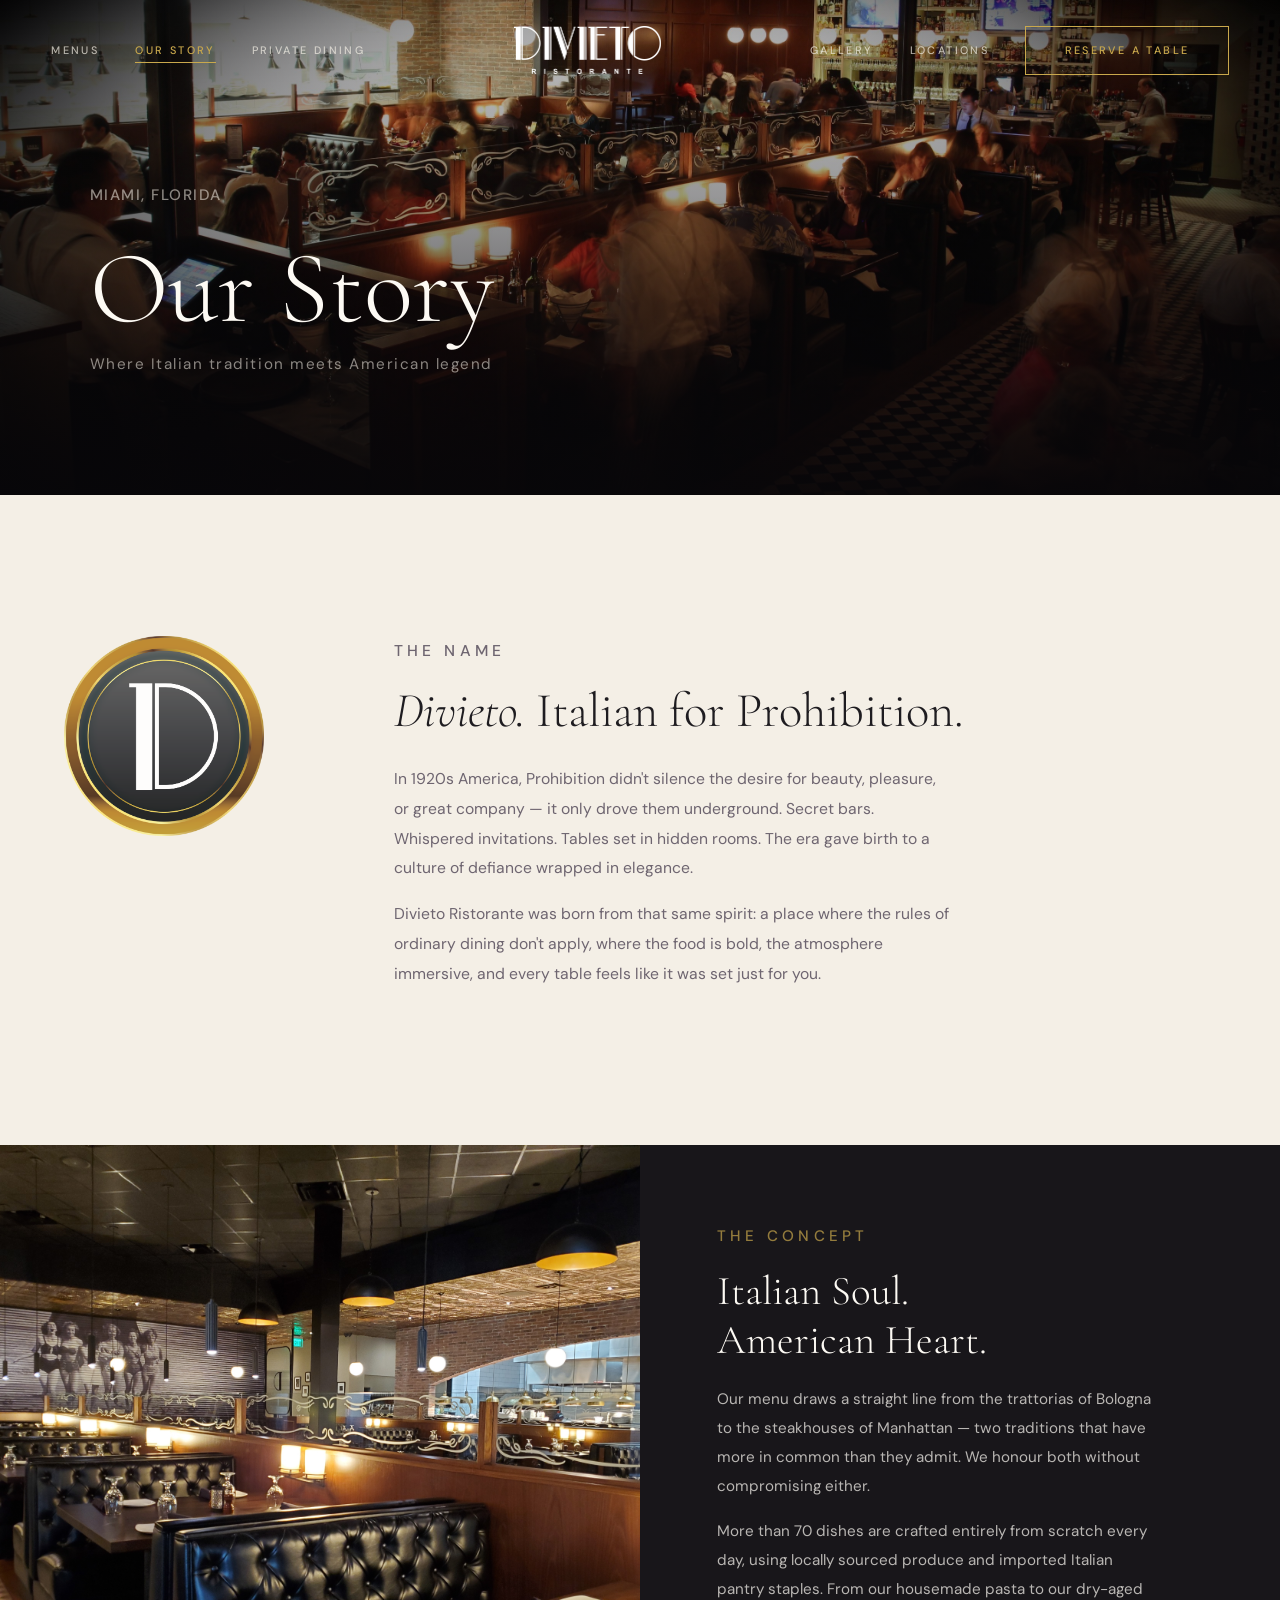
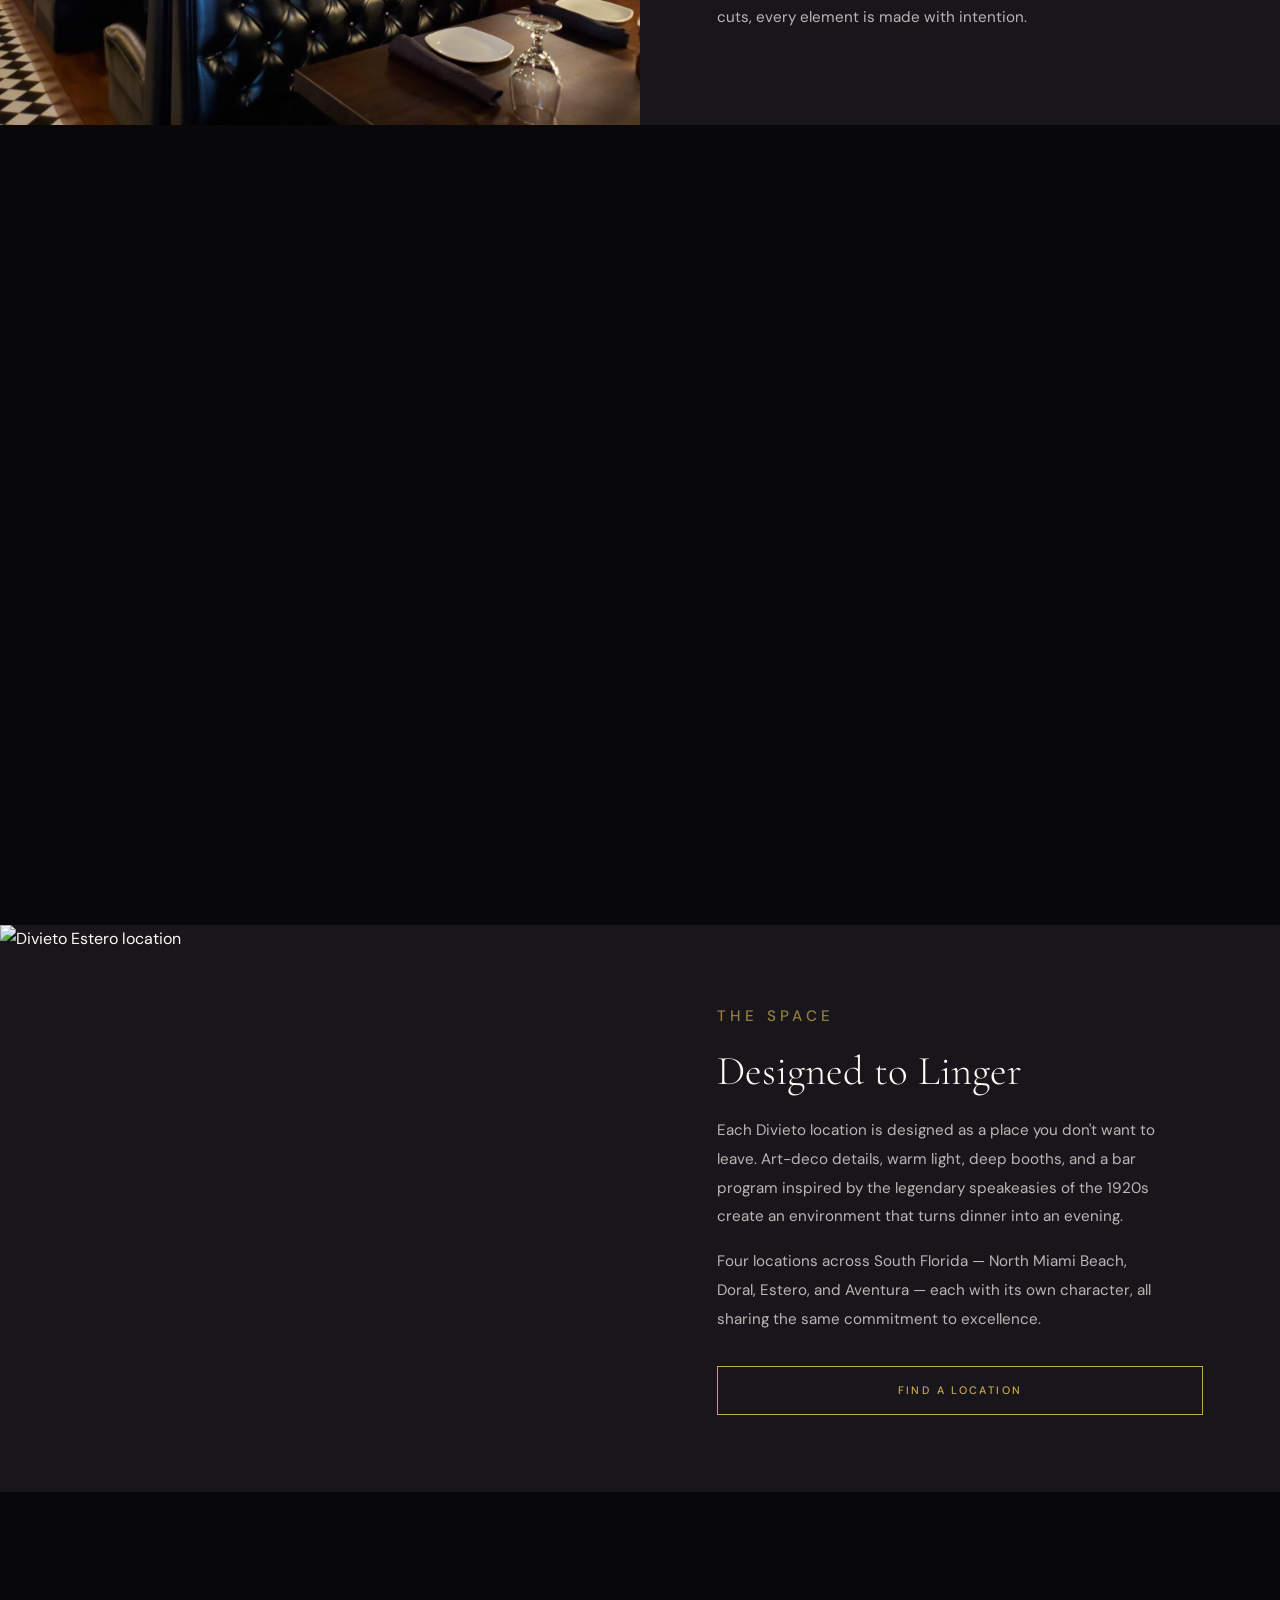
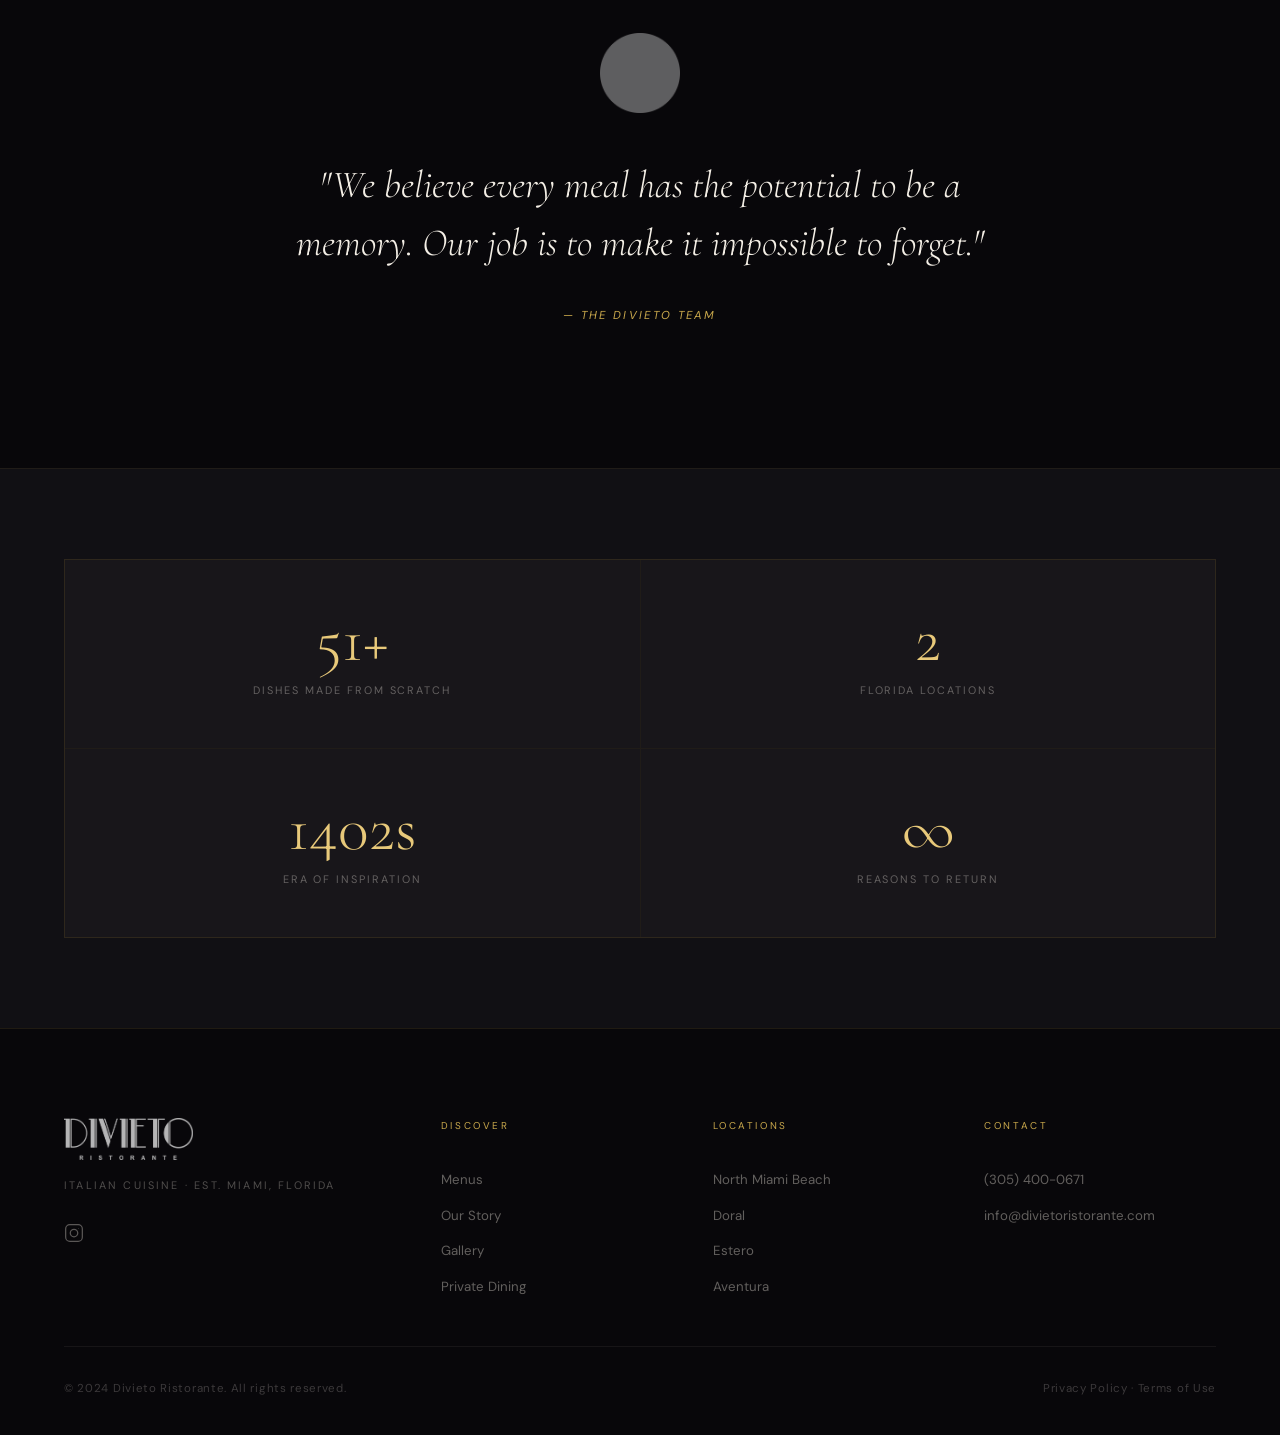
==== about.html @ 11bdfe1c "Initial commit" ====
<!DOCTYPE html>
<html lang="en">
<head>
  <meta charset="UTF-8" />
  <meta name="viewport" content="width=device-width, initial-scale=1.0" />
  <title>Our Story — Divieto Ristorante</title>
  <meta name="description" content="The story behind Divieto Ristorante — Italian-American cuisine inspired by the Prohibition era of the 1920s." />
  <link rel="preconnect" href="https://fonts.googleapis.com" />
  <link rel="preconnect" href="https://fonts.gstatic.com" crossorigin />
  <link href="https://fonts.googleapis.com/css2?family=Cormorant+Garamond:ital,wght@0,300;0,400;0,500;1,300;1,400&family=DM+Sans:wght@300;400;500&display=swap" rel="stylesheet" />
  <link rel="stylesheet" href="css/style.css" />
  <link rel="stylesheet" href="css/pages.css" />
</head>
<body>

  <header class="navbar scrolled" id="navbar">
    <div class="navbar__inner">
      <nav class="navbar__nav navbar__nav--left">
        <a href="menus.html">Menus</a>
        <a href="about.html" class="active">Our Story</a>
        <a href="private-dining.html">Private Dining</a>
      </nav>
      <a href="index.html" class="navbar__logo">
        <img src="assets/logo.png" alt="Divieto Ristorante" />
      </a>
      <nav class="navbar__nav navbar__nav--right">
        <a href="gallery.html">Gallery</a>
        <a href="index.html#locations">Locations</a>
        <a href="https://www.opentable.com" target="_blank" rel="noopener" class="btn btn--outline btn--gold">Reserve a Table</a>
      </nav>
      <button class="navbar__hamburger" aria-label="Open menu" aria-expanded="false" aria-controls="mobile-menu">
        <span></span><span></span><span></span>
      </button>
    </div>
    <div class="mobile-menu" id="mobile-menu" aria-hidden="true">
      <nav>
        <a href="menus.html">Menus</a>
        <a href="about.html">Our Story</a>
        <a href="private-dining.html">Private Dining</a>
        <a href="gallery.html">Gallery</a>
        <a href="index.html#locations">Locations</a>
        <a href="https://www.opentable.com" target="_blank" rel="noopener" class="btn btn--gold">Reserve a Table</a>
      </nav>
    </div>
  </header>

  <main>

    <section class="page-hero page-hero--short">
      <div class="page-hero__bg" style="background-image: url('assets/hero-dining-room.jpg');"></div>
      <div class="page-hero__overlay"></div>
      <div class="page-hero__content fade-in">
        <p class="label">Miami, Florida</p>
        <h1>Our Story</h1>
        <p>Where Italian tradition meets American legend</p>
      </div>
    </section>

    <!-- Intro text -->
    <section class="about-intro reveal">
      <div class="about-intro__inner">
        <div class="about-intro__emblem">
          <img src="assets/emblem.png" alt="Divieto Ristorante crest" loading="lazy" />
        </div>
        <div class="about-intro__text">
          <p class="label">The Name</p>
          <h2><em>Divieto.</em> Italian for Prohibition.</h2>
          <p>In 1920s America, Prohibition didn't silence the desire for beauty, pleasure, or great company — it only drove them underground. Secret bars. Whispered invitations. Tables set in hidden rooms. The era gave birth to a culture of defiance wrapped in elegance.</p>
          <p>Divieto Ristorante was born from that same spirit: a place where the rules of ordinary dining don't apply, where the food is bold, the atmosphere immersive, and every table feels like it was set just for you.</p>
        </div>
      </div>
    </section>

    <!-- Split sections -->
    <section class="about-split">
      <div class="about-split__row about-split__row--dark reveal">
        <div class="about-split__img">
          <img src="assets/dining-doral.jpg" alt="Divieto dining room" loading="lazy" />
        </div>
        <div class="about-split__text">
          <p class="label">The Concept</p>
          <h2>Italian Soul.<br>American Heart.</h2>
          <p>Our menu draws a straight line from the trattorias of Bologna to the steakhouses of Manhattan — two traditions that have more in common than they admit. We honour both without compromising either.</p>
          <p>More than 70 dishes are crafted entirely from scratch every day, using locally sourced produce and imported Italian pantry staples. From our housemade pasta to our dry-aged cuts, every element is made with intention.</p>
        </div>
      </div>

      <div class="about-split__row about-split__row--light reveal">
        <div class="about-split__text">
          <p class="label">The Signature</p>
          <h2>The Ruota Ritual</h2>
          <p>No dish defines Divieto more than the Ruota di Parmigiano. A wheel of 30-month aged Parmigiano-Reggiano, brought to your table. Our chef finishes fettuccine Alfredo directly inside the wheel, the heat melting the cheese into the pasta in real time.</p>
          <p>It's not just a dish. It's a moment — one of those rare restaurant experiences that people describe to their friends long after the meal is over.</p>
        </div>
        <div class="about-split__img">
          <img src="assets/dish-ruota-parmigiano.jpg" alt="Ruota di Parmigiano signature dish" loading="lazy" />
        </div>
      </div>

      <div class="about-split__row about-split__row--dark reveal">
        <div class="about-split__img">
          <img src="assets/dining-estero.jpg" alt="Divieto Estero location" loading="lazy" />
        </div>
        <div class="about-split__text">
          <p class="label">The Space</p>
          <h2>Designed to Linger</h2>
          <p>Each Divieto location is designed as a place you don't want to leave. Art-deco details, warm light, deep booths, and a bar program inspired by the legendary speakeasies of the 1920s create an environment that turns dinner into an evening.</p>
          <p>Four locations across South Florida — North Miami Beach, Doral, Estero, and Aventura — each with its own character, all sharing the same commitment to excellence.</p>
          <a href="index.html#locations" class="btn btn--outline btn--gold">Find a Location</a>
        </div>
      </div>
    </section>

    <!-- Philosophy quote -->
    <section class="about-quote reveal">
      <div class="about-quote__inner">
        <img src="assets/emblem.png" alt="" aria-hidden="true" class="about-quote__emblem" />
        <blockquote>
          <p>"We believe every meal has the potential to be a memory. Our job is to make it impossible to forget."</p>
          <cite>— The Divieto Team</cite>
        </blockquote>
      </div>
    </section>

    <!-- Stats strip -->
    <section class="about-stats reveal">
      <div class="about-stats__inner">
        <div class="about-stat">
          <span class="about-stat__num">70+</span>
          <span class="about-stat__label">Dishes made from scratch</span>
        </div>
        <div class="about-stat">
          <span class="about-stat__num">4</span>
          <span class="about-stat__label">Florida locations</span>
        </div>
        <div class="about-stat">
          <span class="about-stat__num">1920s</span>
          <span class="about-stat__label">Era of inspiration</span>
        </div>
        <div class="about-stat">
          <span class="about-stat__num">∞</span>
          <span class="about-stat__label">Reasons to return</span>
        </div>
      </div>
    </section>

  </main>

  <footer class="footer">
    <div class="footer__inner">
      <div class="footer__brand">
        <a href="index.html"><img src="assets/logo.png" alt="Divieto Ristorante" class="footer__logo" /></a>
        <p class="footer__tagline">Italian Cuisine · Est. Miami, Florida</p>
        <div class="footer__social">
          <a href="https://www.instagram.com/divietoristorante" target="_blank" rel="noopener" aria-label="Instagram">
            <svg width="20" height="20" viewBox="0 0 24 24" fill="none" stroke="currentColor" stroke-width="1.5"><rect x="2" y="2" width="20" height="20" rx="5"/><circle cx="12" cy="12" r="4.5"/><circle cx="17.5" cy="6.5" r=".5" fill="currentColor" stroke="none"/></svg>
          </a>
        </div>
      </div>
      <nav class="footer__nav">
        <div class="footer__nav-col">
          <p class="footer__nav-title">Discover</p>
          <a href="menus.html">Menus</a>
          <a href="about.html">Our Story</a>
          <a href="gallery.html">Gallery</a>
          <a href="private-dining.html">Private Dining</a>
        </div>
        <div class="footer__nav-col">
          <p class="footer__nav-title">Locations</p>
          <a href="index.html#locations">North Miami Beach</a>
          <a href="index.html#locations">Doral</a>
          <a href="index.html#locations">Estero</a>
          <a href="index.html#locations">Aventura</a>
        </div>
        <div class="footer__nav-col">
          <p class="footer__nav-title">Contact</p>
          <a href="tel:+13054000671">(305) 400-0671</a>
          <a href="mailto:info@divietoristorante.com">info@divietoristorante.com</a>
        </div>
      </nav>
    </div>
    <div class="footer__bottom">
      <p>&copy; 2024 Divieto Ristorante. All rights reserved.</p>
      <p>Privacy Policy · Terms of Use</p>
    </div>
  </footer>

  <script src="js/main.js"></script>
</body>
</html>
---- css/style.css ----
/* ═══════════════════════════════════════════════════════════════
   DIVIETO RISTORANTE — Ultra-Premium Design System v2
   ═══════════════════════════════════════════════════════════════ */

*, *::before, *::after { box-sizing: border-box; margin: 0; padding: 0; }

:root {
  --black:        #08070a;
  --charcoal:     #111014;
  --charcoal-2:   #18161a;
  --charcoal-3:   #201e22;
  --gold:         #c9a84c;
  --gold-light:   #e8c97a;
  --gold-pale:    #f0dfa6;
  --gold-dim:     #7a6230;
  --cream:        #f4efe6;
  --cream-2:      #ebe5d8;
  --white:        #fdfaf4;
  --wine:         #6b1e2e;
  --text-dark:    #1e1c20;
  --text-muted:   #6e6570;

  --font-serif: 'Cormorant Garamond', Georgia, serif;
  --font-sans:  'DM Sans', system-ui, sans-serif;

  --section-pad: clamp(6rem, 11vw, 10rem);
  --container:   1280px;

  --ease:      cubic-bezier(0.25, 0.46, 0.45, 0.94);
  --ease-out:  cubic-bezier(0.0, 0.0, 0.2, 1);
  --ease-expo: cubic-bezier(0.16, 1, 0.3, 1);
}

html { scroll-behavior: smooth; font-size: 16px; }

body {
  font-family: var(--font-sans);
  background: var(--black);
  color: var(--cream);
  line-height: 1.7;
  -webkit-font-smoothing: antialiased;
  overflow-x: hidden;
}

a, button, [role="button"] { cursor: pointer; }

img { display: block; max-width: 100%; height: auto; }
a   { color: inherit; text-decoration: none; }
address { font-style: normal; }


/* Custom cursor removed — native cursor used for reliability */


/* ═══════════════════════════════════════════════════════════════
   SCROLL PROGRESS BAR
   ═══════════════════════════════════════════════════════════════ */
.scroll-progress {
  position: fixed;
  top: 0; left: 0;
  height: 1px;
  background: linear-gradient(90deg, var(--gold-dim), var(--gold), var(--gold-pale));
  z-index: 200;
  transform-origin: left;
  transform: scaleX(0);
  transition: transform .05s linear;
}


/* ═══════════════════════════════════════════════════════════════
   UTILITIES
   ═══════════════════════════════════════════════════════════════ */
.label {
  font-family: var(--font-sans);
  font-size: .65rem;
  font-weight: 500;
  letter-spacing: .28em;
  text-transform: uppercase;
  color: var(--gold);
  display: block;
  margin-bottom: .85rem;
}
.label--gold { color: var(--gold-light); }
.label--dark { color: var(--gold-dim); }

/* Gold divider line */
.gold-line {
  display: block;
  width: 40px; height: 1px;
  background: var(--gold);
  margin: 1.5rem 0;
}
.gold-line--center { margin-inline: auto; }

/* Buttons */
.btn {
  display: inline-flex;
  align-items: center;
  justify-content: center;
  gap: .6rem;
  font-family: var(--font-sans);
  font-size: .68rem;
  font-weight: 500;
  letter-spacing: .22em;
  text-transform: uppercase;
  padding: .9rem 2.4rem;
  border: 1px solid transparent;
  transition: background .3s var(--ease), color .3s var(--ease),
              border-color .3s var(--ease), transform .25s var(--ease-expo),
              box-shadow .3s var(--ease);
  position: relative;
  overflow: hidden;
  white-space: nowrap;
}

.btn::before {
  content: '';
  position: absolute;
  inset: 0;
  background: rgba(255,255,255,.06);
  transform: translateX(-100%);
  transition: transform .4s var(--ease-expo);
}
.btn:hover::before { transform: translateX(0); }

.btn:focus-visible { outline: 2px solid var(--gold); outline-offset: 4px; }
.btn:active { transform: scale(.97); }

.btn--gold {
  background: var(--gold);
  color: var(--black);
  border-color: var(--gold);
}
.btn--gold:hover {
  background: var(--gold-light);
  border-color: var(--gold-light);
  box-shadow: 0 0 32px rgba(201,168,76,.3);
}

.btn--outline.btn--gold {
  background: transparent;
  color: var(--gold);
  border-color: var(--gold);
}
.btn--outline.btn--gold:hover {
  background: var(--gold);
  color: var(--black);
  box-shadow: 0 0 24px rgba(201,168,76,.25);
}

.btn--outline.btn--dark {
  background: transparent;
  color: var(--text-dark);
  border-color: rgba(30,28,32,.4);
}
.btn--outline.btn--dark:hover {
  background: var(--text-dark);
  color: var(--white);
}

.btn--text {
  background: transparent;
  border: none;
  color: var(--cream);
  padding-inline: 0;
  letter-spacing: .14em;
  gap: .8rem;
}
.btn--text::after {
  content: '→';
  transition: transform .25s var(--ease);
  display: inline-block;
}
.btn--text:hover { color: var(--gold); }
.btn--text:hover::after { transform: translateX(5px); }
.btn--text::before { display: none; }


/* Reveal animations */
.reveal {
  opacity: 0;
  transform: translateY(32px);
  transition: opacity .9s var(--ease-expo), transform .9s var(--ease-expo);
  transition-delay: var(--delay, 0s);
}
.reveal.visible { opacity: 1; transform: translateY(0); }

.reveal-left {
  opacity: 0;
  transform: translateX(-40px);
  transition: opacity .9s var(--ease-expo), transform .9s var(--ease-expo);
  transition-delay: var(--delay, 0s);
}
.reveal-left.visible { opacity: 1; transform: translateX(0); }

.reveal-right {
  opacity: 0;
  transform: translateX(40px);
  transition: opacity .9s var(--ease-expo), transform .9s var(--ease-expo);
  transition-delay: var(--delay, 0s);
}
.reveal-right.visible { opacity: 1; transform: translateX(0); }

.fade-in { animation: fadeInUp .9s var(--ease-expo) .3s both; }
.fade-in-2 { animation: fadeInUp .9s var(--ease-expo) .55s both; }
.fade-in-3 { animation: fadeInUp .9s var(--ease-expo) .75s both; }

@keyframes fadeInUp {
  from { opacity: 0; transform: translateY(40px); }
  to   { opacity: 1; transform: translateY(0); }
}


/* ═══════════════════════════════════════════════════════════════
   NAVBAR
   ═══════════════════════════════════════════════════════════════ */
.navbar {
  position: fixed;
  inset-block-start: 0;
  inset-inline: 0;
  z-index: 100;
  transition: background .4s var(--ease), box-shadow .4s var(--ease);
}

.navbar.scrolled {
  background: rgba(8, 7, 10, .94);
  backdrop-filter: blur(16px) saturate(1.2);
  -webkit-backdrop-filter: blur(16px) saturate(1.2);
  box-shadow: 0 1px 0 rgba(201,168,76,.12);
}

.navbar__inner {
  max-width: 1440px;
  margin-inline: auto;
  padding: 1.6rem clamp(1.5rem, 4vw, 3.5rem);
  display: flex;
  align-items: center;
  justify-content: space-between;
  gap: 1.5rem;
}

.navbar__logo img {
  height: 48px; width: auto;
  filter: brightness(0) invert(1);
  transition: opacity .3s, filter .3s;
}
.navbar__logo:hover img { opacity: .75; }

.navbar__nav {
  display: flex;
  align-items: center;
  gap: 2.25rem;
}

.navbar__nav a:not(.btn) {
  font-size: .68rem;
  font-weight: 500;
  letter-spacing: .22em;
  text-transform: uppercase;
  color: rgba(244,239,230,.7);
  position: relative;
  transition: color .25s;
}

.navbar__nav a:not(.btn)::after {
  content: '';
  position: absolute;
  bottom: -4px;
  left: 0; right: 0;
  height: 1px;
  background: var(--gold);
  transform: scaleX(0);
  transform-origin: left;
  transition: transform .3s var(--ease-expo);
}
.navbar__nav a:not(.btn):hover,
.navbar__nav a.active { color: var(--cream); }
.navbar__nav a:not(.btn):hover::after,
.navbar__nav a.active::after { transform: scaleX(1); }

.navbar__hamburger {
  display: none;
  flex-direction: column;
  justify-content: center;
  gap: 6px;
  width: 34px; height: 34px;
  background: none;
  border: none;
  padding: 0;
}
.navbar__hamburger span {
  display: block;
  height: 1px;
  background: var(--cream);
  transition: transform .35s var(--ease-expo), opacity .3s, width .3s;
}
.navbar__hamburger span:nth-child(1) { width: 100%; }
.navbar__hamburger span:nth-child(2) { width: 70%; }
.navbar__hamburger span:nth-child(3) { width: 85%; }

.navbar__hamburger.open span:nth-child(1) { width: 100%; transform: translateY(7px) rotate(45deg); }
.navbar__hamburger.open span:nth-child(2) { opacity: 0; width: 0; }
.navbar__hamburger.open span:nth-child(3) { width: 100%; transform: translateY(-7px) rotate(-45deg); }

/* Mobile menu */
.mobile-menu {
  display: none;
  flex-direction: column;
  background: rgba(8,7,10,.98);
  backdrop-filter: blur(20px);
  padding: 1.5rem clamp(1.5rem, 4vw, 3.5rem) 2.5rem;
  border-top: 1px solid rgba(201,168,76,.12);
  max-height: 0;
  overflow: hidden;
  transition: max-height .45s var(--ease-expo);
}
.mobile-menu.open { max-height: 600px; }
.mobile-menu nav { display: flex; flex-direction: column; gap: 1.35rem; }
.mobile-menu nav a:not(.btn) {
  font-size: .82rem;
  letter-spacing: .2em;
  text-transform: uppercase;
  color: rgba(244,239,230,.65);
  transition: color .2s;
}
.mobile-menu nav a:not(.btn):hover { color: var(--gold); }
.mobile-menu .btn { align-self: flex-start; margin-top: .75rem; }


/* ═══════════════════════════════════════════════════════════════
   HERO — CAROUSEL
   ═══════════════════════════════════════════════════════════════ */
.hero {
  position: relative;
  height: 100svh;
  min-height: 640px;
  overflow: hidden;
  display: flex;
  align-items: center;
  justify-content: center;
}

/* Slides */
.hero__slides {
  position: absolute;
  inset: 0;
}

.hero__slide {
  position: absolute;
  inset: 0;
  background-size: cover;
  background-position: center;
  opacity: 0;
  transform: scale(1.06);
  transition: opacity 1.4s var(--ease), transform 6s linear;
  will-change: opacity, transform;
}

.hero__slide.active {
  opacity: 1;
  transform: scale(1);
}

.hero__slide.leaving {
  opacity: 0;
  transform: scale(1.02);
}

.hero__overlay {
  position: absolute;
  inset: 0;
  /* Gradient más fuerte en centro y abajo para que el texto respire */
  background: linear-gradient(
    to bottom,
    rgba(8,7,10,.25) 0%,
    rgba(8,7,10,.45) 40%,
    rgba(8,7,10,.65) 70%,
    rgba(8,7,10,.92) 100%
  );
  z-index: 1;
}

/* ── Hero layout: contenido centrado verticalmente arriba,
      barra de controles fija al fondo ── */
.hero {
  display: flex;
  flex-direction: column;
  align-items: stretch;
}

/* Content — ocupa el espacio central */
.hero__content {
  position: relative;
  z-index: 2;
  text-align: center;
  padding: 0 clamp(1.5rem, 6vw, 4rem);
  /* se centra verticalmente en el espacio disponible sobre la barra */
  flex: 1;
  display: flex;
  flex-direction: column;
  align-items: center;
  justify-content: center;
  padding-top: 80px; /* offset del navbar */
  padding-bottom: 0;
}

.hero__eyebrow {
  font-size: .65rem;
  letter-spacing: .38em;
  text-transform: uppercase;
  color: var(--gold);
  margin-bottom: 1.75rem;
  display: flex;
  align-items: center;
  justify-content: center;
  gap: 1rem;
}
.hero__eyebrow::before,
.hero__eyebrow::after {
  content: '';
  display: block;
  width: 30px; height: 1px;
  background: var(--gold-dim);
}

.hero__title {
  font-family: var(--font-serif);
  font-size: clamp(3rem, 8.5vw, 7.5rem);
  font-weight: 300;
  line-height: 1.02;
  color: var(--white);
  margin-bottom: 1.25rem;
  max-width: 900px;
}
.hero__title em {
  font-style: italic;
  color: var(--gold-light);
}

.hero__sub {
  font-size: clamp(.82rem, 1.4vw, 1rem);
  color: rgba(253,250,244,.6);
  letter-spacing: .1em;
  margin-bottom: 0; /* CTAs van en la barra, no aquí */
}

/* ── Barra inferior: zona sólida y separada del título ── */
.hero__bar {
  position: relative;
  z-index: 3;
  background: rgba(8,7,10,.82);
  backdrop-filter: blur(10px);
  -webkit-backdrop-filter: blur(10px);
  border-top: 1px solid rgba(201,168,76,.18);
  display: grid;
  grid-template-columns: 1fr auto 1fr;
  align-items: center;
  gap: 2rem;
  padding: 1.5rem clamp(2rem, 5vw, 4rem);
}

/* Izquierda: dots */
.hero__dots {
  display: flex;
  align-items: center;
  gap: .55rem;
}

.hero__dot {
  width: 22px; height: 2px;
  background: rgba(201,168,76,.25);
  border: none;
  padding: 0;
  transition: background .3s, width .3s var(--ease-expo);
}
.hero__dot.active {
  width: 38px;
  background: var(--gold);
}

/* Centro: CTAs */
.hero__cta {
  display: flex;
  align-items: center;
  justify-content: center;
  gap: 1.25rem;
  flex-wrap: nowrap;
}

/* Derecha: scroll indicator */
.hero__scroll {
  display: flex;
  align-items: center;
  justify-content: flex-end;
  gap: .75rem;
  opacity: .55;
}
.hero__scroll span {
  font-size: .58rem;
  letter-spacing: .22em;
  text-transform: uppercase;
  color: var(--cream);
}
.hero__scroll-line {
  width: 40px; height: 1px;
  background: linear-gradient(to right, transparent, var(--gold));
  animation: lineScroll 2.5s ease-in-out infinite;
}
@keyframes lineScroll {
  0%,100% { transform: scaleX(.3); opacity: 0; }
  50%      { transform: scaleX(1); opacity: 1; }
}


/* ═══════════════════════════════════════════════════════════════
   BRAND STATEMENT
   ═══════════════════════════════════════════════════════════════ */
.brand {
  background: var(--cream);
  color: var(--text-dark);
  padding: var(--section-pad) clamp(1.5rem, 5vw, 4rem);
  overflow: hidden;
  position: relative;
}

.brand::before {
  content: 'DIVIETO';
  position: absolute;
  font-family: var(--font-serif);
  font-size: 18vw;
  font-weight: 300;
  color: rgba(30,28,32,.04);
  top: 50%;
  left: 50%;
  transform: translate(-50%, -50%);
  white-space: nowrap;
  pointer-events: none;
  user-select: none;
  letter-spacing: .12em;
}

.brand__inner {
  max-width: var(--container);
  margin-inline: auto;
  display: grid;
  grid-template-columns: 260px 1fr;
  gap: clamp(4rem, 7vw, 8rem);
  align-items: center;
  position: relative;
}

.brand__emblem {
  display: flex;
  justify-content: center;
  position: relative;
}
.brand__emblem::before {
  content: '';
  position: absolute;
  inset: -20px;
  border: 1px solid rgba(107, 30, 46, .12);
  border-radius: 50%;
}
.brand__emblem img {
  width: 200px; height: auto;
  filter: sepia(.2) saturate(.85) brightness(.88);
  transition: filter .5s, transform .5s var(--ease);
}
.brand__emblem img:hover {
  filter: sepia(0) saturate(1) brightness(1);
  transform: scale(1.04);
}

.brand__quote {
  font-family: var(--font-serif);
  font-size: clamp(1.8rem, 3.2vw, 2.8rem);
  font-weight: 300;
  font-style: italic;
  line-height: 1.35;
  color: var(--text-dark);
  margin-bottom: 1.75rem;
  padding-left: 1.75rem;
  border-left: 2px solid var(--wine);
}

.brand__body {
  font-size: .98rem;
  line-height: 1.9;
  color: var(--text-muted);
  max-width: 500px;
  margin-bottom: 2.25rem;
}


/* ═══════════════════════════════════════════════════════════════
   SIGNATURE DISHES
   ═══════════════════════════════════════════════════════════════ */
.signatures {
  background: var(--black);
  padding: var(--section-pad) 0;
  position: relative;
}

.signatures__header {
  text-align: center;
  padding-inline: clamp(1.5rem, 5vw, 4rem);
  margin-bottom: clamp(3rem, 6vw, 5.5rem);
}
.signatures__header h2 {
  font-family: var(--font-serif);
  font-size: clamp(2.5rem, 5.5vw, 4.5rem);
  font-weight: 300;
  color: var(--white);
  line-height: 1.1;
}

/* Featured */
.dish-feature {
  max-width: var(--container);
  margin-inline: auto;
  padding-inline: clamp(1.5rem, 5vw, 4rem);
  display: grid;
  grid-template-columns: 1fr 1fr;
  gap: clamp(3rem, 6vw, 7rem);
  align-items: center;
  margin-bottom: clamp(5rem, 9vw, 8rem);
}

.dish-feature__img {
  position: relative;
  overflow: hidden;
}
.dish-feature__img::before {
  content: '';
  position: absolute;
  inset: -1px;
  background: linear-gradient(135deg, rgba(201,168,76,.3) 0%, transparent 50%, rgba(201,168,76,.15) 100%);
  z-index: 1;
  pointer-events: none;
}
.dish-feature__img img {
  width: 100%;
  aspect-ratio: 4/3;
  object-fit: cover;
  transition: transform .8s var(--ease);
  display: block;
}
.dish-feature__img:hover img { transform: scale(1.04); }

.dish-feature__info h3 {
  font-family: var(--font-serif);
  font-size: clamp(2.2rem, 4.5vw, 3.5rem);
  font-weight: 300;
  color: var(--white);
  line-height: 1.1;
  margin-bottom: 1.25rem;
}
.dish-feature__desc {
  font-size: .98rem;
  color: rgba(244,239,230,.55);
  line-height: 1.9;
  margin-bottom: 2.25rem;
  max-width: 420px;
}

/* Dish grid */
.dish-grid {
  max-width: var(--container);
  margin-inline: auto;
  padding-inline: clamp(1.5rem, 5vw, 4rem);
  display: grid;
  grid-template-columns: repeat(3, 1fr);
  gap: 2px;
  background: rgba(201,168,76,.06);
}

.dish-card {
  background: var(--charcoal);
  overflow: hidden;
  position: relative;
  group: true;
}

.dish-card__img {
  position: relative;
  overflow: hidden;
}
.dish-card__img img {
  width: 100%;
  aspect-ratio: 1;
  object-fit: cover;
  transition: transform .7s var(--ease);
  display: block;
}
.dish-card:hover .dish-card__img img { transform: scale(1.07); }

.dish-card__overlay {
  position: absolute;
  inset: 0;
  background: linear-gradient(to top, rgba(8,7,10,.85) 0%, rgba(8,7,10,.2) 60%, transparent 100%);
  display: flex;
  flex-direction: column;
  justify-content: flex-end;
  padding: 1.5rem;
  opacity: 0;
  transition: opacity .4s var(--ease);
}
.dish-card:hover .dish-card__overlay { opacity: 1; }

.dish-card__info {
  padding: 1.25rem 1.5rem 1.75rem;
  border-top: 1px solid rgba(201,168,76,.1);
  transition: border-color .3s;
}
.dish-card:hover .dish-card__info { border-color: rgba(201,168,76,.3); }

.dish-card__info h3 {
  font-family: var(--font-serif);
  font-size: 1.2rem;
  font-weight: 400;
  color: var(--white);
  margin-bottom: .3rem;
  transition: color .3s;
}
.dish-card:hover .dish-card__info h3 { color: var(--gold-light); }
.dish-card__info p { font-size: .8rem; color: rgba(244,239,230,.4); line-height: 1.5; }


/* ═══════════════════════════════════════════════════════════════
   EXPERIENCE
   ═══════════════════════════════════════════════════════════════ */
.experience__row {
  display: grid;
  grid-template-columns: 1fr 1fr;
  min-height: 560px;
}
.experience__row--dark { background: var(--charcoal-2); color: var(--white); }
.experience__row--light { background: var(--cream); color: var(--text-dark); }

.experience__img { overflow: hidden; position: relative; }
.experience__img img {
  width: 100%; height: 100%;
  object-fit: cover;
  transition: transform .9s var(--ease);
  display: block;
}
.experience__row:hover .experience__img img { transform: scale(1.04); }

.experience__text {
  display: flex;
  flex-direction: column;
  justify-content: center;
  padding: clamp(3rem, 7vw, 6rem) clamp(3rem, 7vw, 6rem);
  position: relative;
}

.experience__text h2 {
  font-family: var(--font-serif);
  font-size: clamp(2rem, 3.8vw, 3.2rem);
  font-weight: 300;
  line-height: 1.2;
  margin-bottom: 1.25rem;
}
.experience__text p {
  font-size: .95rem;
  line-height: 1.9;
  margin-bottom: 2.25rem;
  max-width: 420px;
  opacity: .65;
}
.experience__row--dark .experience__text .label { color: var(--gold); }
.experience__row--dark .experience__text h2 { color: var(--white); }
.experience__row--light .experience__text .label { color: var(--gold-dim); }
.experience__row--light .experience__text h2 { color: var(--text-dark); }


/* ═══════════════════════════════════════════════════════════════
   COCKTAILS
   ═══════════════════════════════════════════════════════════════ */
.cocktails {
  position: relative;
  overflow: hidden;
  min-height: 560px;
  display: grid;
  grid-template-columns: 1fr 380px;
  align-items: stretch;
}
.cocktails__bg {
  position: absolute;
  inset: 0;
  background-size: cover;
  background-position: center;
  transition: transform .8s var(--ease);
}
.cocktails:hover .cocktails__bg { transform: scale(1.02); }

.cocktails__overlay {
  position: absolute;
  inset: 0;
  background: linear-gradient(100deg, rgba(8,7,10,.94) 0%, rgba(8,7,10,.65) 55%, rgba(8,7,10,.1) 100%);
}
.cocktails__content {
  position: relative;
  z-index: 2;
  display: flex;
  flex-direction: column;
  justify-content: center;
  padding: clamp(4rem, 8vw, 7rem) clamp(3rem, 7vw, 6rem);
  max-width: 560px;
}
.cocktails__content h2 {
  font-family: var(--font-serif);
  font-size: clamp(2.5rem, 5.5vw, 4.5rem);
  font-weight: 300;
  color: var(--white);
  margin-bottom: .75rem;
  line-height: 1.1;
}
.cocktails__sub {
  font-size: .72rem;
  letter-spacing: .2em;
  text-transform: uppercase;
  color: rgba(244,239,230,.45);
  margin-bottom: 2.5rem;
}
.cocktails__aside {
  position: relative;
  z-index: 2;
  overflow: hidden;
  border-left: 1px solid rgba(201,168,76,.2);
}
.cocktails__aside img {
  width: 100%; height: 100%;
  object-fit: cover;
  display: block;
  transition: transform .7s var(--ease);
}
.cocktails:hover .cocktails__aside img { transform: scale(1.04); }


/* ═══════════════════════════════════════════════════════════════
   DESSERTS
   ═══════════════════════════════════════════════════════════════ */
.desserts {
  background: var(--cream-2);
  color: var(--text-dark);
  padding: var(--section-pad) clamp(1.5rem, 5vw, 4rem);
}
.desserts__header { text-align: center; margin-bottom: clamp(2.5rem, 5vw, 4.5rem); }
.desserts__header .label { color: var(--gold-dim); }
.desserts__header h2 {
  font-family: var(--font-serif);
  font-size: clamp(2.2rem, 4.5vw, 3.8rem);
  font-weight: 300;
}
.desserts__grid {
  max-width: var(--container);
  margin-inline: auto;
  display: grid;
  grid-template-columns: repeat(3, 1fr);
  gap: 1.75rem;
}
.desserts__card { overflow: hidden; }
.desserts__card img {
  width: 100%;
  aspect-ratio: 3/4;
  object-fit: cover;
  transition: transform .6s var(--ease);
}
.desserts__card:hover img { transform: scale(1.04); }
.desserts__card-info { padding: 1.1rem 0 .25rem; }
.desserts__card-info h3 {
  font-family: var(--font-serif);
  font-size: 1.25rem;
  color: var(--text-dark);
  margin-bottom: .3rem;
}
.desserts__card-info p { font-size: .82rem; color: var(--text-muted); }


/* ═══════════════════════════════════════════════════════════════
   PRIVATE DINING CTA
   ═══════════════════════════════════════════════════════════════ */
.private-cta {
  position: relative;
  min-height: 540px;
  display: flex;
  align-items: center;
  overflow: hidden;
}
.private-cta__bg {
  position: absolute;
  inset: 0;
  background-size: cover;
  background-position: center;
  transition: transform .8s var(--ease);
}
.private-cta:hover .private-cta__bg { transform: scale(1.02); }
.private-cta__overlay {
  position: absolute;
  inset: 0;
  background: rgba(8,7,10,.7);
}
.private-cta__content {
  position: relative;
  z-index: 2;
  padding: clamp(4rem, 8vw, 7rem) clamp(3rem, 9vw, 9rem);
  max-width: 680px;
}
.private-cta__content h2 {
  font-family: var(--font-serif);
  font-size: clamp(2.2rem, 5vw, 4rem);
  font-weight: 300;
  color: var(--white);
  margin-bottom: 1rem;
  line-height: 1.15;
}
.private-cta__content p {
  font-size: .98rem;
  line-height: 1.85;
  color: rgba(244,239,230,.6);
  margin-bottom: 2.25rem;
  max-width: 480px;
}


/* ═══════════════════════════════════════════════════════════════
   LOCATIONS — Ultra Premium
   ═══════════════════════════════════════════════════════════════ */
.locations {
  background: var(--black);
  padding: var(--section-pad) 0;
  overflow: hidden;
}

.locations__header {
  text-align: center;
  padding-inline: clamp(1.5rem, 5vw, 4rem);
  margin-bottom: clamp(3rem, 6vw, 5rem);
}
.locations__header h2 {
  font-family: var(--font-serif);
  font-size: clamp(2.5rem, 5.5vw, 4.5rem);
  font-weight: 300;
  color: var(--white);
  line-height: 1.15;
}

/* Tab selector */
.locations__tabs {
  display: flex;
  align-items: center;
  justify-content: center;
  gap: 0;
  max-width: 680px;
  margin: 0 auto 0;
  border: 1px solid rgba(201,168,76,.15);
}

.locations__tab {
  flex: 1;
  background: none;
  border: none;
  color: rgba(244,239,230,.4);
  font-family: var(--font-sans);
  font-size: .66rem;
  letter-spacing: .2em;
  text-transform: uppercase;
  padding: .9rem 1rem;
  transition: color .3s, background .3s;
  border-right: 1px solid rgba(201,168,76,.15);
  white-space: nowrap;
  position: relative;
}
.locations__tab:last-child { border-right: none; }
.locations__tab::after {
  content: '';
  position: absolute;
  bottom: 0; left: 0; right: 0;
  height: 2px;
  background: var(--gold);
  transform: scaleX(0);
  transition: transform .35s var(--ease-expo);
}
.locations__tab.active,
.locations__tab:hover { color: var(--cream); }
.locations__tab.active::after { transform: scaleX(1); }
.locations__tab.active { color: var(--gold-light); }

/* Location panels */
.locations__panels {
  position: relative;
  margin-top: 0;
}

.location-panel {
  display: none;
  position: relative;
}
.location-panel.active { display: grid; grid-template-columns: 1fr 1fr; min-height: 600px; }

.location-panel__img {
  position: relative;
  overflow: hidden;
}
.location-panel__img img {
  position: absolute;
  inset: 0;
  width: 100%; height: 100%;
  object-fit: cover;
  transition: transform .9s var(--ease);
}
.location-panel.active:hover .location-panel__img img { transform: scale(1.04); }

.location-panel__img-overlay {
  position: absolute;
  inset: 0;
  background: linear-gradient(to right, transparent 70%, rgba(8,7,10,.8) 100%);
  z-index: 1;
}

.location-panel__info {
  background: var(--charcoal);
  display: flex;
  flex-direction: column;
  justify-content: center;
  padding: clamp(3rem, 6vw, 6rem) clamp(3rem, 6vw, 5rem);
  position: relative;
  overflow: hidden;
}

.location-panel__info::before {
  content: '';
  position: absolute;
  top: 0; left: 0;
  width: 2px; height: 100%;
  background: linear-gradient(to bottom, transparent, var(--gold), transparent);
  opacity: .4;
}

.location-panel__num {
  font-family: var(--font-serif);
  font-size: 7rem;
  font-weight: 300;
  color: rgba(201,168,76,.08);
  line-height: 1;
  position: absolute;
  top: 2rem; right: 2rem;
  pointer-events: none;
  user-select: none;
}

.location-panel__info h3 {
  font-family: var(--font-serif);
  font-size: clamp(2rem, 3.5vw, 3rem);
  font-weight: 300;
  color: var(--white);
  margin-bottom: .5rem;
  line-height: 1.15;
}

.location-panel__tag {
  display: inline-block;
  font-size: .6rem;
  letter-spacing: .2em;
  text-transform: uppercase;
  color: var(--gold);
  border: 1px solid rgba(201,168,76,.35);
  padding: .25rem .7rem;
  margin-bottom: 1.75rem;
}

.location-panel__address {
  font-size: .92rem;
  color: rgba(244,239,230,.55);
  line-height: 1.8;
  margin-bottom: .5rem;
}

.location-panel__phone {
  font-family: var(--font-serif);
  font-size: 1.3rem;
  font-weight: 300;
  color: var(--gold-light);
  margin-bottom: .4rem;
  display: block;
  transition: color .25s;
}
.location-panel__phone:hover { color: var(--gold-pale); }

.location-panel__hours {
  font-size: .75rem;
  color: rgba(244,239,230,.3);
  letter-spacing: .1em;
  margin-bottom: 2.5rem;
}

.location-panel__actions {
  display: flex;
  gap: 1rem;
  flex-wrap: wrap;
}


/* ═══════════════════════════════════════════════════════════════
   FOOTER
   ═══════════════════════════════════════════════════════════════ */
.footer {
  background: var(--black);
  border-top: 1px solid rgba(201,168,76,.12);
  padding: clamp(4rem, 7vw, 6rem) clamp(1.5rem, 5vw, 4rem) 2.25rem;
}

.footer__inner {
  max-width: var(--container);
  margin-inline: auto;
  display: grid;
  grid-template-columns: 300px 1fr;
  gap: clamp(3rem, 6vw, 8rem);
  padding-bottom: 3rem;
  border-bottom: 1px solid rgba(244,239,230,.06);
  margin-bottom: 2rem;
}

.footer__logo {
  height: 42px; width: auto;
  filter: brightness(0) invert(1);
  opacity: .7;
  margin-bottom: 1rem;
}

.footer__tagline {
  font-size: .68rem;
  letter-spacing: .2em;
  text-transform: uppercase;
  color: rgba(244,239,230,.3);
  margin-bottom: 1.75rem;
}

.footer__social { display: flex; gap: 1.25rem; }
.footer__social a {
  color: rgba(244,239,230,.35);
  transition: color .25s;
}
.footer__social a:hover { color: var(--gold); }

.footer__nav {
  display: grid;
  grid-template-columns: repeat(3, 1fr);
  gap: 2.5rem;
}

.footer__nav-title {
  font-size: .62rem;
  letter-spacing: .26em;
  text-transform: uppercase;
  color: var(--gold);
  margin-bottom: 1.35rem;
}
.footer__nav-col { display: flex; flex-direction: column; gap: .8rem; }
.footer__nav-col a {
  font-size: .83rem;
  color: rgba(244,239,230,.38);
  transition: color .25s;
}
.footer__nav-col a:hover { color: var(--cream); }

.footer__bottom {
  max-width: var(--container);
  margin-inline: auto;
  display: flex;
  justify-content: space-between;
  align-items: center;
  flex-wrap: wrap;
  gap: .75rem;
}
.footer__bottom p {
  font-size: .72rem;
  color: rgba(244,239,230,.22);
  letter-spacing: .06em;
}


/* ═══════════════════════════════════════════════════════════════
   RESPONSIVE
   ═══════════════════════════════════════════════════════════════ */
@media (max-width: 1280px) {
  .dish-grid { grid-template-columns: repeat(2, 1fr); }
}

@media (max-width: 1024px) {
  .locations__tabs { max-width: 100%; border: none; gap: .5rem; padding: 0 1.5rem; flex-wrap: wrap; justify-content: center; }
  .locations__tab { border: 1px solid rgba(201,168,76,.15); flex: none; padding: .75rem 1.5rem; }
  .location-panel.active { grid-template-columns: 1fr; }
  .location-panel__img { height: 380px; position: relative; }
  .location-panel__img img { position: absolute; }
  .location-panel__img-overlay { background: linear-gradient(to bottom, transparent 60%, rgba(8,7,10,.6) 100%); }
}

@media (max-width: 768px) {
  .navbar__nav { display: none; }
  .navbar__hamburger { display: flex; }
  .mobile-menu { display: flex; }

  /* En mobile la barra colapsa a una sola fila con CTA */
  .hero__bar {
    grid-template-columns: auto 1fr;
    gap: 1rem;
    padding: 1.25rem 1.5rem;
  }
  .hero__scroll { display: none; }
  .hero__cta { justify-content: flex-end; }
  .hero__cta .btn--text { display: none; }

  .brand__inner { grid-template-columns: 1fr; text-align: center; }
  .brand__emblem { justify-content: center; margin-bottom: 1rem; }
  .brand__emblem::before { display: none; }
  .brand__quote { border-left: none; padding-left: 0; border-top: 2px solid var(--wine); padding-top: 1.25rem; }
  .brand__body { margin-inline: auto; }

  .dish-feature { grid-template-columns: 1fr; }
  .dish-grid { grid-template-columns: 1fr; }

  .experience__row { grid-template-columns: 1fr; }
  .experience__row--light .experience__img { order: -1; }
  .experience__img img { height: 300px; }

  .cocktails { grid-template-columns: 1fr; }
  .cocktails__aside { display: none; }

  .desserts__grid { grid-template-columns: 1fr 1fr; }

  .footer__inner { grid-template-columns: 1fr; }
  .footer__nav { grid-template-columns: repeat(2, 1fr); }
  .footer__bottom { flex-direction: column; text-align: center; }
}

@media (max-width: 480px) {
  .desserts__grid { grid-template-columns: 1fr; }
  .footer__nav { grid-template-columns: 1fr; }
  .hero__cta { flex-direction: column; gap: 1.5rem; align-items: center; }
}
---- css/pages.css ----
/* ═══════════════════════════════════════════════════════════════
   DIVIETO — Inner pages v2
   ═══════════════════════════════════════════════════════════════ */

/* Active nav link */
.navbar__nav a.active { color: var(--gold); }
.navbar__nav a.active::after { transform: scaleX(1); }

/* ─── Page hero ─── */
.page-hero {
  position: relative;
  display: flex;
  align-items: flex-end;
  overflow: hidden;
}
.page-hero--short { min-height: 55vh; padding-bottom: clamp(3.5rem, 7vw, 6rem); }
.page-hero--tall  { min-height: 75vh; padding-bottom: clamp(4.5rem, 9vw, 8rem); }

.page-hero__bg {
  position: absolute;
  inset: 0;
  background-size: cover;
  background-position: center;
  transition: transform .8s var(--ease);
}
.page-hero:hover .page-hero__bg { transform: scale(1.02); }

.page-hero__overlay {
  position: absolute;
  inset: 0;
  background: linear-gradient(to top, rgba(8,7,10,.9) 0%, rgba(8,7,10,.45) 55%, rgba(8,7,10,.2) 100%);
}

.page-hero__content {
  position: relative;
  z-index: 2;
  padding-inline: clamp(2rem, 7vw, 6rem);
  max-width: 760px;
}
.page-hero__content h1 {
  font-family: var(--font-serif);
  font-size: clamp(2.8rem, 8vw, 6.5rem);
  font-weight: 300;
  color: var(--white);
  line-height: 1.0;
  margin-bottom: .75rem;
}
.page-hero__content p {
  font-size: clamp(.78rem, 1.4vw, .95rem);
  color: rgba(244,239,230,.55);
  letter-spacing: .1em;
  margin-bottom: 1.75rem;
}


/* ═══════════════════════════════════════════════════════════════
   MENUS PAGE — Premium Redesign
   ═══════════════════════════════════════════════════════════════ */

/* ─── Menús: layout claro con imagen arriba + info abajo ─── */
.menu-categories {
  background: var(--charcoal);
  padding: var(--section-pad) clamp(1.5rem, 5vw, 4rem);
}

.menu-cat-intro {
  text-align: center;
  margin-bottom: clamp(3rem, 6vw, 5rem);
}
.menu-cat-intro h2 {
  font-family: var(--font-serif);
  font-size: clamp(2rem, 4.5vw, 3.5rem);
  font-weight: 300;
  color: var(--white);
}

.menu-categories__grid {
  max-width: var(--container);
  margin-inline: auto;
  display: grid;
  grid-template-columns: repeat(3, 1fr);
  gap: 1.5rem;
}

/* Primera tarjeta: grande, ocupa 2 columnas */
.menu-cat:first-child {
  grid-column: span 2;
}

.menu-cat {
  display: flex;
  flex-direction: column;
  background: var(--charcoal-2);
  border: 1px solid rgba(201,168,76,.1);
  overflow: hidden;
  transition: border-color .3s, box-shadow .3s;
  text-decoration: none;
}
.menu-cat:hover {
  border-color: rgba(201,168,76,.35);
  box-shadow: 0 8px 40px rgba(0,0,0,.4);
}

/* Imagen: parte superior */
.menu-cat__img {
  overflow: hidden;
  position: relative;
  flex-shrink: 0;
}
.menu-cat__img img {
  width: 100%;
  aspect-ratio: 16/9;
  object-fit: cover;
  display: block;
  transition: transform .7s var(--ease);
}
.menu-cat:first-child .menu-cat__img img {
  aspect-ratio: 21/9;
}
.menu-cat:hover .menu-cat__img img { transform: scale(1.04); }

/* Gold bar que aparece en hover en la parte superior de la imagen */
.menu-cat__img::after {
  content: '';
  position: absolute;
  top: 0; left: 0; right: 0;
  height: 2px;
  background: var(--gold);
  transform: scaleX(0);
  transform-origin: left;
  transition: transform .4s var(--ease-expo);
}
.menu-cat:hover .menu-cat__img::after { transform: scaleX(1); }

/* Eliminar overlay — ya no usamos el overlay sobre imagen */
.menu-cat__overlay { display: none; }

/* Info: parte inferior — siempre visible, fondo sólido */
.menu-cat__info {
  padding: 1.6rem 2rem 2rem;
  display: flex;
  flex-direction: column;
  gap: .5rem;
  flex: 1;
}
.menu-cat__info .label { margin-bottom: .25rem; }
.menu-cat__info h2 {
  font-family: var(--font-serif);
  font-size: clamp(1.3rem, 2.2vw, 1.8rem);
  font-weight: 400;
  color: var(--white);
  line-height: 1.2;
  transition: color .25s;
}
.menu-cat:hover .menu-cat__info h2 { color: var(--gold-light); }
.menu-cat__info p {
  font-size: .84rem;
  color: rgba(244,239,230,.48);
  line-height: 1.65;
  flex: 1;
}
.menu-cat__btn {
  align-self: flex-start;
  margin-top: 1rem;
  /* Siempre visible — legibilidad garantizada sobre fondo sólido */
  opacity: 1;
  transform: none;
}


/* ─── Menu section (dish listings) ─── */
.menu-section {
  background: var(--charcoal);
  padding: var(--section-pad) clamp(1.5rem, 5vw, 4rem);
}

.menu-section__inner {
  max-width: 820px;
  margin-inline: auto;
}

.menu-section__header {
  margin-bottom: 3rem;
  padding-bottom: 2rem;
  border-bottom: 1px solid rgba(201,168,76,.12);
}
.menu-section__header h2 {
  font-family: var(--font-serif);
  font-size: clamp(2rem, 4vw, 3.2rem);
  font-weight: 300;
  color: var(--white);
}

/* Menu items */
.menu-items { display: flex; flex-direction: column; }

.menu-item {
  padding: 1.75rem 0;
  border-bottom: 1px solid rgba(244,239,230,.06);
  transition: padding-left .3s var(--ease);
}
.menu-item:last-child { border-bottom: none; }
.menu-item:hover { padding-left: .75rem; border-bottom-color: rgba(201,168,76,.15); }

.menu-item--featured {
  background: linear-gradient(90deg, rgba(201,168,76,.06) 0%, transparent 100%);
  margin-inline: -1.5rem;
  padding-inline: 1.5rem;
  border-left: 2px solid var(--gold);
}
.menu-item--featured:hover { padding-left: 1.5rem; }

.menu-item__top {
  display: flex;
  align-items: baseline;
  justify-content: space-between;
  gap: 1rem;
  margin-bottom: .4rem;
}
.menu-item__top h3 {
  font-family: var(--font-serif);
  font-size: 1.2rem;
  font-weight: 400;
  color: var(--white);
  display: flex;
  align-items: center;
  gap: .75rem;
  flex-wrap: wrap;
  transition: color .2s;
}
.menu-item:hover .menu-item__top h3 { color: var(--gold-light); }

.menu-item__tag {
  font-family: var(--font-sans);
  font-size: .58rem;
  letter-spacing: .2em;
  text-transform: uppercase;
  color: var(--gold);
  border: 1px solid rgba(201,168,76,.35);
  padding: .2rem .6rem;
}
.menu-item__price {
  font-family: var(--font-serif);
  font-size: 1.1rem;
  color: var(--gold);
  flex-shrink: 0;
}
.menu-item p {
  font-size: .84rem;
  color: rgba(244,239,230,.45);
  line-height: 1.65;
  max-width: 520px;
}

/* CTA strip */
.cta-strip {
  display: flex;
  align-items: center;
  justify-content: center;
  gap: 3rem;
  padding: 4rem clamp(1.5rem, 5vw, 4rem);
  background: var(--cream);
  flex-wrap: wrap;
}
.cta-strip p {
  font-family: var(--font-serif);
  font-size: clamp(1.3rem, 2.5vw, 2rem);
  font-weight: 300;
  font-style: italic;
  color: var(--text-dark);
}
.cta-strip--dark { background: var(--charcoal-2); }
.cta-strip--dark p { color: var(--white); }


/* ═══════════════════════════════════════════════════════════════
   ABOUT PAGE
   ═══════════════════════════════════════════════════════════════ */
.about-intro {
  background: var(--cream);
  color: var(--text-dark);
  padding: var(--section-pad) clamp(1.5rem, 5vw, 4rem);
}
.about-intro__inner {
  max-width: var(--container);
  margin-inline: auto;
  display: grid;
  grid-template-columns: 240px 1fr;
  gap: clamp(4rem, 7vw, 8rem);
  align-items: start;
}
.about-intro__emblem img { width: 100%; max-width: 200px; opacity: .85; }
.about-intro__text h2 {
  font-family: var(--font-serif);
  font-size: clamp(2rem, 3.8vw, 3.2rem);
  font-weight: 300;
  margin-bottom: 1.5rem;
  line-height: 1.2;
}
.about-intro__text p {
  font-size: .98rem;
  line-height: 1.9;
  color: var(--text-muted);
  max-width: 560px;
  margin-bottom: 1rem;
}

/* About split */
.about-split__row {
  display: grid;
  grid-template-columns: 1fr 1fr;
  min-height: 520px;
}
.about-split__row--dark { background: var(--charcoal-2); color: var(--white); }
.about-split__row--light { background: var(--cream); color: var(--text-dark); }
.about-split__img { overflow: hidden; }
.about-split__img img {
  width: 100%; height: 100%;
  object-fit: cover;
  transition: transform .9s var(--ease);
  display: block;
}
.about-split__row:hover .about-split__img img { transform: scale(1.04); }
.about-split__text {
  display: flex;
  flex-direction: column;
  justify-content: center;
  padding: clamp(3rem, 6vw, 5.5rem) clamp(2.5rem, 6vw, 5.5rem);
}
.about-split__text h2 {
  font-family: var(--font-serif);
  font-size: clamp(2rem, 3.2vw, 3rem);
  font-weight: 300;
  line-height: 1.2;
  margin-bottom: 1.25rem;
}
.about-split__text p {
  font-size: .95rem;
  line-height: 1.9;
  margin-bottom: 1rem;
  max-width: 440px;
  opacity: .7;
}
.about-split__text .btn { margin-top: 1rem; }
.about-split__row--dark .about-split__text .label { color: var(--gold); }
.about-split__row--dark .about-split__text h2 { color: var(--white); }
.about-split__row--light .about-split__text .label { color: var(--gold-dim); }
.about-split__row--light .about-split__text h2 { color: var(--text-dark); }

/* Quote */
.about-quote {
  background: var(--black);
  padding: var(--section-pad) clamp(1.5rem, 5vw, 4rem);
  text-align: center;
}
.about-quote__inner { max-width: 700px; margin-inline: auto; }
.about-quote__emblem {
  height: 80px; width: auto;
  display: inline-block;
  margin-bottom: 2.25rem;
  opacity: .35;
  filter: brightness(0) invert(1);
}
.about-quote blockquote p {
  font-family: var(--font-serif);
  font-size: clamp(1.5rem, 3.2vw, 2.4rem);
  font-weight: 300;
  font-style: italic;
  color: var(--cream);
  line-height: 1.5;
  margin-bottom: 1.75rem;
}
.about-quote blockquote cite {
  font-size: .72rem;
  letter-spacing: .2em;
  text-transform: uppercase;
  color: var(--gold);
}

/* Stats */
.about-stats {
  background: var(--charcoal);
  padding: clamp(4rem, 7vw, 6rem) clamp(1.5rem, 5vw, 4rem);
  border-top: 1px solid rgba(201,168,76,.08);
}
.about-stats__inner {
  max-width: var(--container);
  margin-inline: auto;
  display: grid;
  grid-template-columns: repeat(4, 1fr);
  gap: 1px;
  background: rgba(201,168,76,.08);
  border: 1px solid rgba(201,168,76,.08);
}
.about-stat {
  background: var(--charcoal-2);
  padding: 3rem 2rem;
  text-align: center;
  display: flex;
  flex-direction: column;
  gap: .6rem;
  transition: background .3s;
}
.about-stat:hover { background: rgba(201,168,76,.05); }
.about-stat__num {
  font-family: var(--font-serif);
  font-size: clamp(2.5rem, 5vw, 4.5rem);
  font-weight: 300;
  color: var(--gold-light);
  line-height: 1;
}
.about-stat__label {
  font-size: .68rem;
  letter-spacing: .18em;
  text-transform: uppercase;
  color: rgba(244,239,230,.35);
}


/* ═══════════════════════════════════════════════════════════════
   PRIVATE DINING PAGE
   ═══════════════════════════════════════════════════════════════ */
.pd-features {
  background: var(--black);
  padding: var(--section-pad) clamp(1.5rem, 5vw, 4rem);
}
.pd-features__inner {
  max-width: var(--container);
  margin-inline: auto;
  display: grid;
  grid-template-columns: repeat(4, 1fr);
  gap: 3rem;
}
.pd-feature { display: flex; flex-direction: column; gap: 1.1rem; }
.pd-feature__icon {
  color: var(--gold);
  width: 52px; height: 52px;
  display: flex;
  align-items: center;
  justify-content: center;
  border: 1px solid rgba(201,168,76,.25);
  transition: border-color .3s, background .3s;
}
.pd-feature:hover .pd-feature__icon {
  border-color: var(--gold);
  background: rgba(201,168,76,.06);
}
.pd-feature h3 {
  font-family: var(--font-serif);
  font-size: 1.2rem;
  font-weight: 400;
  color: var(--white);
}
.pd-feature p { font-size: .87rem; color: rgba(244,239,230,.45); line-height: 1.75; }

.pd-events {
  padding: 0 clamp(1.5rem, 5vw, 4rem) var(--section-pad);
  background: var(--black);
}
.pd-events__grid {
  max-width: var(--container);
  margin-inline: auto;
  display: grid;
  grid-template-columns: repeat(3, 1fr);
  gap: 1.5rem;
}
.pd-event { overflow: hidden; position: relative; }
.pd-event img {
  width: 100%;
  aspect-ratio: 4/3;
  object-fit: cover;
  transition: transform .6s var(--ease);
  display: block;
}
.pd-event:hover img { transform: scale(1.04); }
.pd-event__info { padding: 1.25rem 0 0; }
.pd-event__info h3 { font-family: var(--font-serif); font-size: 1.3rem; color: var(--white); margin-bottom: .3rem; }
.pd-event__info p { font-size: .82rem; color: rgba(244,239,230,.4); }

/* Form */
.pd-form {
  background: var(--charcoal);
  padding: var(--section-pad) clamp(1.5rem, 5vw, 4rem);
}
.pd-form__inner {
  max-width: var(--container);
  margin-inline: auto;
  display: grid;
  grid-template-columns: 340px 1fr;
  gap: clamp(4rem, 7vw, 8rem);
  align-items: start;
}
.pd-form__text h2 {
  font-family: var(--font-serif);
  font-size: clamp(2rem, 4vw, 3.2rem);
  font-weight: 300;
  color: var(--white);
  margin-bottom: 1rem;
}
.pd-form__text p {
  font-size: .95rem;
  line-height: 1.85;
  color: rgba(244,239,230,.5);
  margin-bottom: 2.25rem;
}
.pd-form__contact p {
  font-size: .65rem;
  letter-spacing: .18em;
  text-transform: uppercase;
  color: rgba(244,239,230,.3);
  margin-bottom: .5rem;
}
.pd-form__tel {
  font-family: var(--font-serif);
  font-size: 1.7rem;
  font-weight: 300;
  color: var(--gold);
  display: block;
  transition: color .25s;
}
.pd-form__tel:hover { color: var(--gold-light); }

.form { display: flex; flex-direction: column; gap: 1.35rem; }
.form__row { display: grid; grid-template-columns: 1fr 1fr; gap: 1.35rem; }
.form__group { display: flex; flex-direction: column; gap: .5rem; }
.form__group--full { grid-column: 1 / -1; }
.form__group label {
  font-size: .65rem;
  letter-spacing: .18em;
  text-transform: uppercase;
  color: rgba(244,239,230,.4);
}
.form__group input,
.form__group select,
.form__group textarea {
  background: rgba(244,239,230,.04);
  border: 1px solid rgba(244,239,230,.1);
  color: var(--cream);
  font-family: var(--font-sans);
  font-size: .95rem;
  padding: .9rem 1.1rem;
  outline: none;
  transition: border-color .25s, background .25s;
  -webkit-appearance: none;
  appearance: none;
  border-radius: 0;
}
.form__group input::placeholder,
.form__group textarea::placeholder { color: rgba(244,239,230,.2); }
.form__group input:focus,
.form__group select:focus,
.form__group textarea:focus {
  border-color: var(--gold);
  background: rgba(201,168,76,.04);
}
.form__group select {
  background-image: url("data:image/svg+xml,%3Csvg xmlns='http://www.w3.org/2000/svg' width='12' height='7' viewBox='0 0 12 7'%3E%3Cpath d='M1 1l5 4.5L11 1' stroke='%23c9a84c' stroke-width='1.2' fill='none'/%3E%3C/svg%3E");
  background-repeat: no-repeat;
  background-position: right 1rem center;
  padding-right: 2.5rem;
  cursor: pointer;
}
.form__group select option { background: var(--charcoal-2); }
.form__group textarea { resize: vertical; min-height: 130px; }
.form .btn { align-self: flex-start; }


/* ═══════════════════════════════════════════════════════════════
   GALLERY PAGE
   ═══════════════════════════════════════════════════════════════ */
.gallery-section {
  background: var(--black);
  padding: clamp(3rem, 6vw, 5rem) clamp(1.5rem, 5vw, 4rem) var(--section-pad);
}
.gallery-filters {
  display: flex;
  align-items: center;
  gap: .5rem;
  margin-bottom: 3rem;
  flex-wrap: wrap;
}
.gallery-filter {
  background: transparent;
  border: 1px solid rgba(244,239,230,.12);
  color: rgba(244,239,230,.4);
  font-family: var(--font-sans);
  font-size: .65rem;
  letter-spacing: .2em;
  text-transform: uppercase;
  padding: .65rem 1.5rem;
  transition: all .25s var(--ease);
}
.gallery-filter:hover,
.gallery-filter.active {
  background: var(--gold);
  border-color: var(--gold);
  color: var(--black);
}
.gallery-filter:focus-visible { outline: 2px solid var(--gold); outline-offset: 3px; }

.masonry {
  max-width: var(--container);
  margin-inline: auto;
  columns: 3;
  column-gap: 1rem;
}
.masonry__item {
  break-inside: avoid;
  margin-bottom: 1rem;
  overflow: hidden;
  cursor: zoom-in;
  position: relative;
}
.masonry__item::after {
  content: '';
  position: absolute;
  inset: 0;
  background: rgba(201,168,76,.0);
  transition: background .3s;
  pointer-events: none;
}
.masonry__item:hover::after { background: rgba(201,168,76,.08); }
.masonry__item img {
  width: 100%;
  display: block;
  transition: transform .55s var(--ease);
}
.masonry__item:hover img { transform: scale(1.03); }
.masonry__item.hidden { display: none; }

/* Lightbox */
.lightbox {
  position: fixed;
  inset: 0;
  background: rgba(8,7,10,.97);
  z-index: 200;
  display: flex;
  align-items: center;
  justify-content: center;
  padding: 2rem;
  opacity: 0;
  pointer-events: none;
  transition: opacity .35s;
}
.lightbox.open { opacity: 1; pointer-events: all; }
.lightbox__img {
  max-width: 90vw;
  max-height: 90vh;
  object-fit: contain;
  display: block;
  border: 1px solid rgba(201,168,76,.15);
}
.lightbox__close {
  position: absolute;
  top: 1.75rem; right: 1.75rem;
  background: rgba(244,239,230,.06);
  border: 1px solid rgba(244,239,230,.12);
  color: var(--cream);
  width: 44px; height: 44px;
  display: flex;
  align-items: center;
  justify-content: center;
  font-size: 1.1rem;
  transition: color .2s, background .2s;
}
.lightbox__close:hover { color: var(--gold); background: rgba(201,168,76,.1); border-color: var(--gold); }


/* ═══════════════════════════════════════════════════════════════
   RESPONSIVE — PAGES
   ═══════════════════════════════════════════════════════════════ */
@media (max-width: 1280px) {
  .menu-categories__grid { grid-template-columns: 1fr 1fr; }
  .menu-cat:first-child { grid-column: 1 / -1; }
  .pd-features__inner { grid-template-columns: repeat(2, 1fr); }
  .about-stats__inner { grid-template-columns: repeat(2, 1fr); }
}

@media (max-width: 768px) {
  .menu-categories__grid { grid-template-columns: 1fr; }
  .menu-cat:first-child { grid-column: 1; }
  .menu-cat__info { padding: 1.25rem 1.5rem 1.5rem; }

  .about-intro__inner { grid-template-columns: 1fr; }
  .about-split__row { grid-template-columns: 1fr; }
  .about-split__row--light .about-split__img { order: -1; }
  .about-split__img img { height: 300px; }
  .about-stats__inner { grid-template-columns: repeat(2, 1fr); }

  .pd-features__inner { grid-template-columns: 1fr 1fr; }
  .pd-events__grid { grid-template-columns: 1fr; }
  .pd-form__inner { grid-template-columns: 1fr; }
  .form__row { grid-template-columns: 1fr; }

  .masonry { columns: 2; }
}

@media (max-width: 480px) {
  .masonry { columns: 1; }
  .pd-features__inner { grid-template-columns: 1fr; }
  .about-stats__inner { grid-template-columns: 1fr; }
}
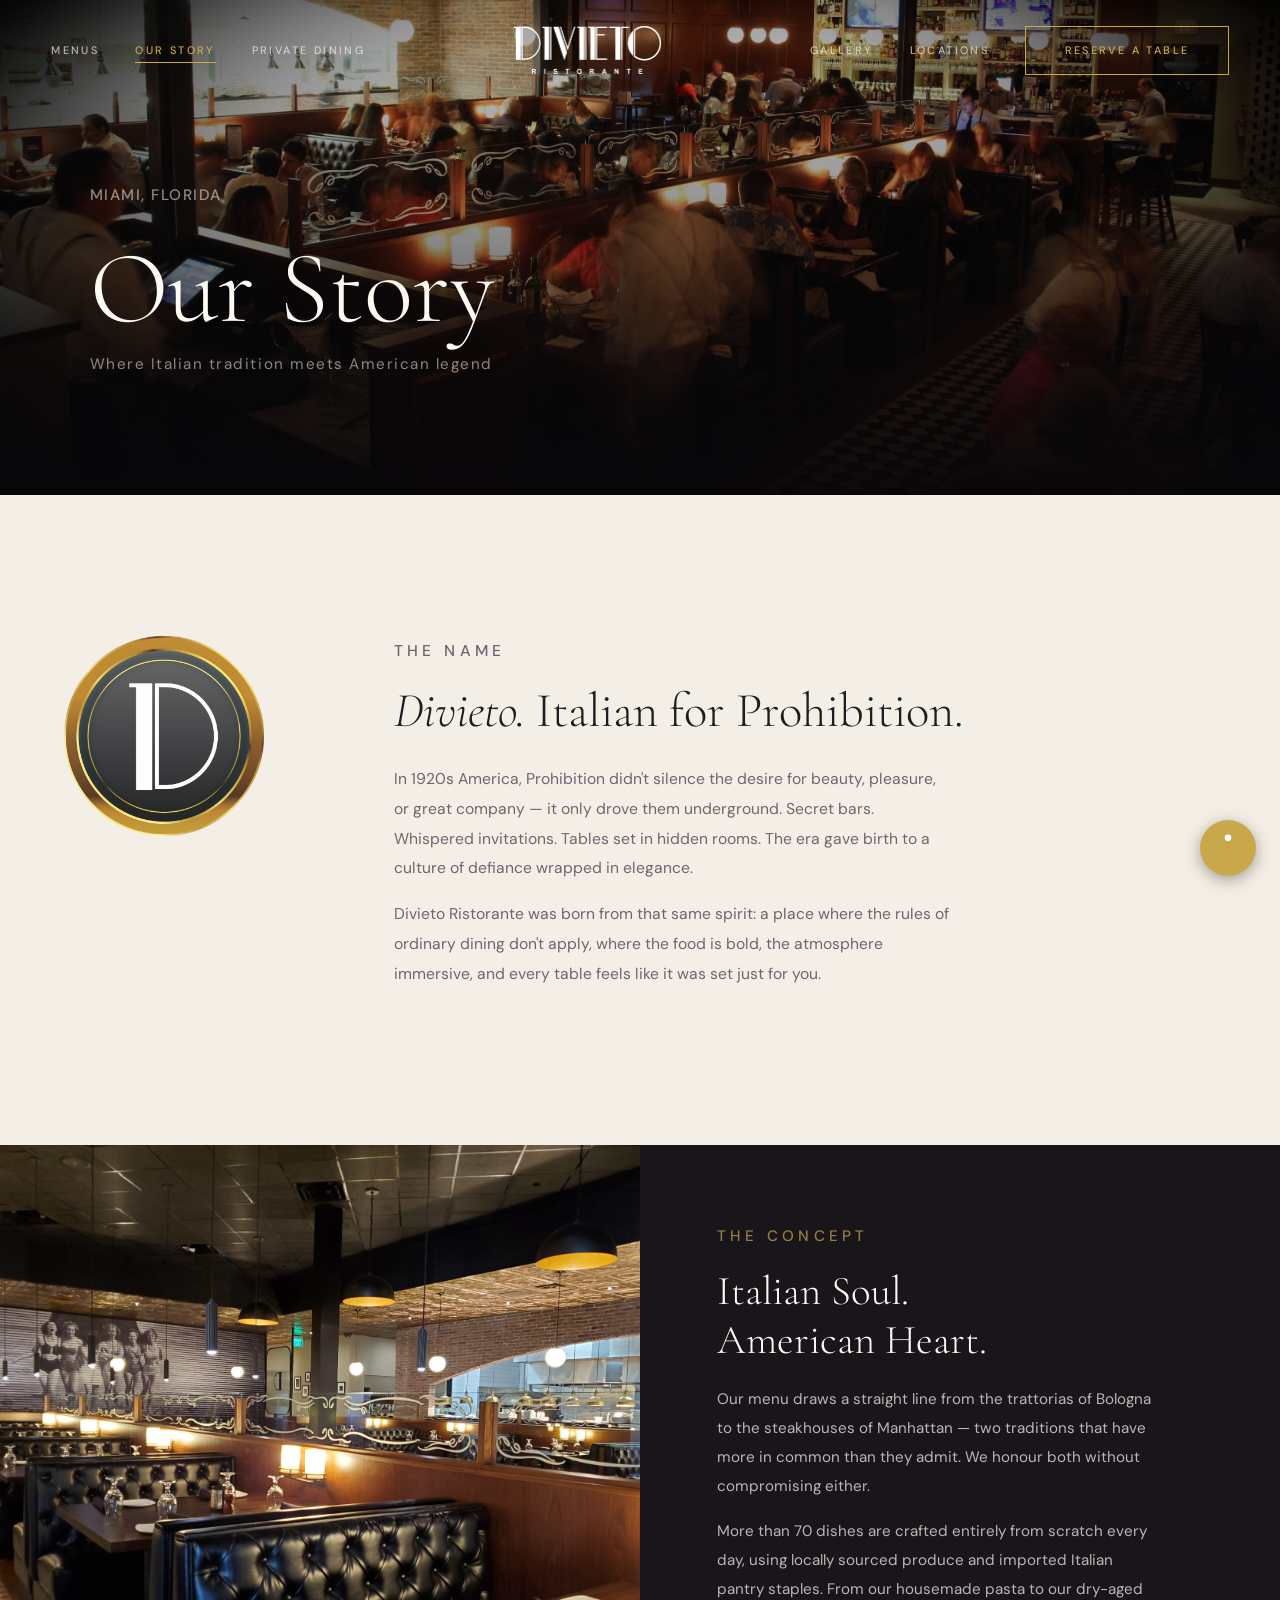
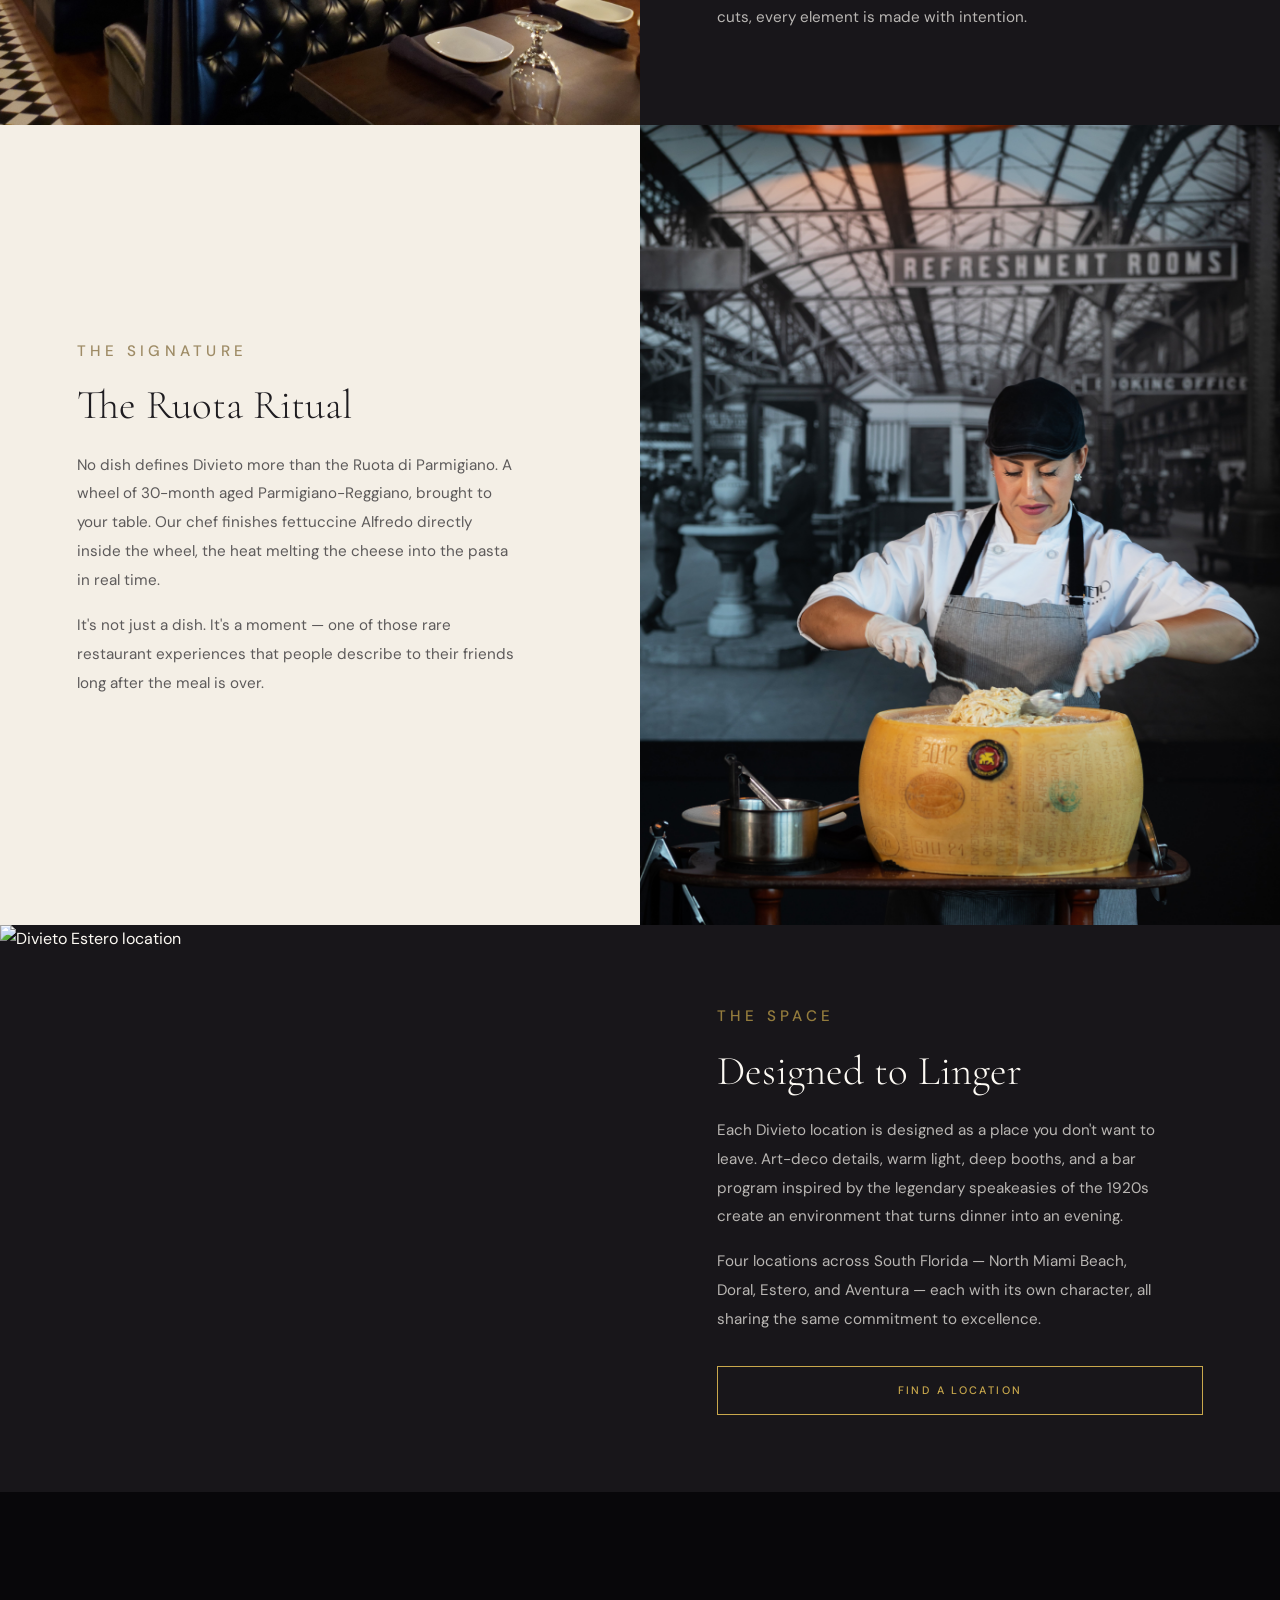
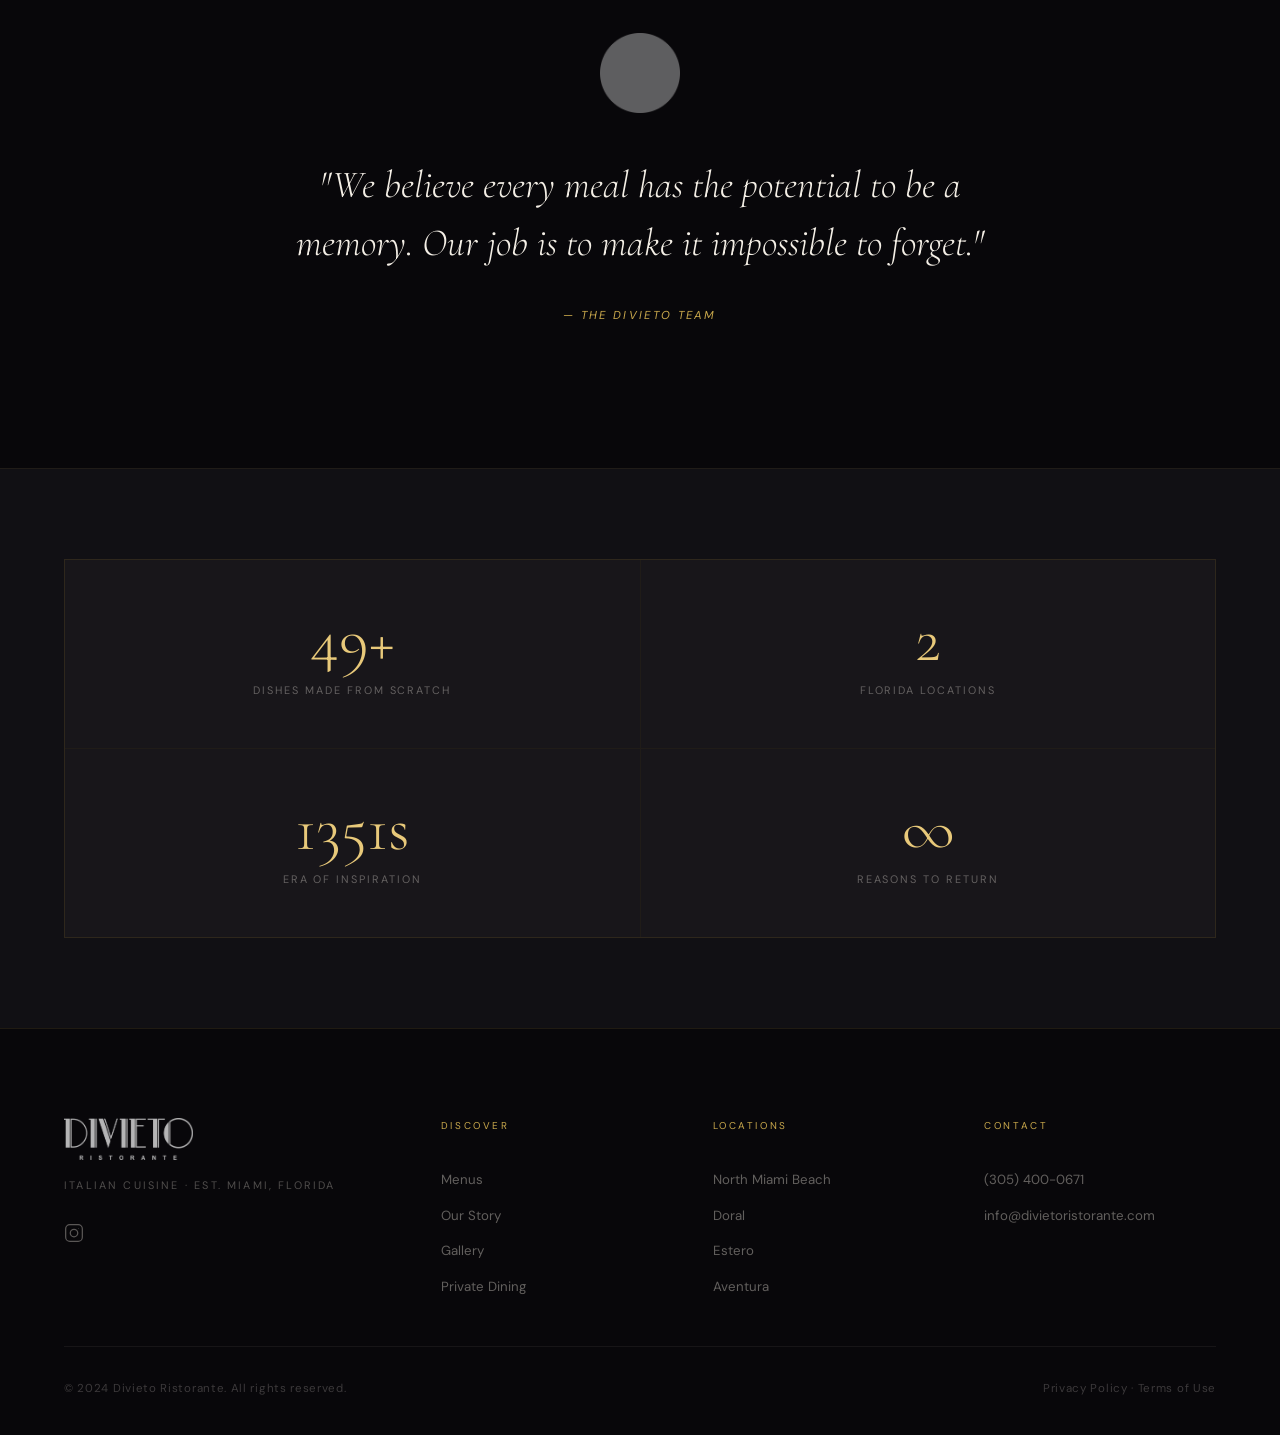
==== commit 32291b98: "Add accessibility widget to all pages" ====
--- a/about.html
+++ b/about.html
@@ -10,6 +10,7 @@
   <link href="https://fonts.googleapis.com/css2?family=Cormorant+Garamond:ital,wght@0,300;0,400;0,500;1,300;1,400&family=DM+Sans:wght@300;400;500&display=swap" rel="stylesheet" />
   <link rel="stylesheet" href="css/style.css" />
   <link rel="stylesheet" href="css/pages.css" />
+  <link rel="stylesheet" href="css/accessibility.css" />
 </head>
 <body>
 
@@ -186,5 +187,6 @@
   </footer>
 
   <script src="js/main.js"></script>
+  <script src="js/accessibility.js"></script>
 </body>
 </html>
--- a/css/accessibility.css
+++ b/css/accessibility.css
@@ -0,0 +1,245 @@
+/* ═══ ACCESSIBILITY WIDGET ═══ */
+
+/* Trigger button */
+#uw-trigger {
+  position: fixed;
+  bottom: 24px;
+  right: 24px;
+  z-index: 99999;
+  width: 56px;
+  height: 56px;
+  border-radius: 50%;
+  background: #C9A84C;
+  border: none;
+  cursor: pointer;
+  box-shadow: 0 4px 16px rgba(0,0,0,.35);
+  display: flex;
+  align-items: center;
+  justify-content: center;
+  transition: transform .2s, box-shadow .2s;
+  outline: none;
+}
+#uw-trigger:hover {
+  transform: scale(1.08);
+  box-shadow: 0 6px 22px rgba(0,0,0,.45);
+}
+#uw-trigger:focus-visible {
+  outline: 3px solid #fff;
+  outline-offset: 3px;
+}
+#uw-trigger svg {
+  width: 30px;
+  height: 30px;
+  fill: #fff;
+}
+
+/* Panel */
+#uw-panel {
+  position: fixed;
+  bottom: 90px;
+  right: 24px;
+  z-index: 99998;
+  width: 300px;
+  background: #1a1a1a;
+  border: 1px solid #C9A84C;
+  border-radius: 12px;
+  box-shadow: 0 8px 32px rgba(0,0,0,.55);
+  overflow: hidden;
+  font-family: 'DM Sans', Arial, sans-serif;
+  opacity: 0;
+  transform: translateY(12px) scale(.97);
+  pointer-events: none;
+  transition: opacity .22s ease, transform .22s ease;
+}
+#uw-panel.uw-open {
+  opacity: 1;
+  transform: translateY(0) scale(1);
+  pointer-events: auto;
+}
+
+/* Panel header */
+#uw-panel-header {
+  display: flex;
+  align-items: center;
+  justify-content: space-between;
+  padding: 14px 16px;
+  background: #C9A84C;
+}
+#uw-panel-header h2 {
+  margin: 0;
+  font-size: 14px;
+  font-weight: 600;
+  color: #1a1a1a;
+  letter-spacing: .04em;
+  text-transform: uppercase;
+}
+#uw-close {
+  background: none;
+  border: none;
+  cursor: pointer;
+  padding: 2px;
+  display: flex;
+  align-items: center;
+  color: #1a1a1a;
+}
+#uw-close:hover { opacity: .7; }
+#uw-close svg { width: 18px; height: 18px; stroke: #1a1a1a; fill: none; }
+
+/* Reset bar */
+#uw-reset-bar {
+  padding: 8px 16px;
+  border-bottom: 1px solid #2e2e2e;
+  text-align: right;
+}
+#uw-reset-btn {
+  background: none;
+  border: none;
+  color: #C9A84C;
+  font-size: 12px;
+  cursor: pointer;
+  font-family: inherit;
+  padding: 0;
+  text-decoration: underline;
+}
+#uw-reset-btn:hover { opacity: .75; }
+
+/* Options grid */
+#uw-options {
+  display: grid;
+  grid-template-columns: 1fr 1fr;
+  gap: 10px;
+  padding: 14px 16px 16px;
+}
+
+/* Option button */
+.uw-opt {
+  background: #2a2a2a;
+  border: 1px solid #3a3a3a;
+  border-radius: 8px;
+  padding: 12px 8px;
+  cursor: pointer;
+  display: flex;
+  flex-direction: column;
+  align-items: center;
+  gap: 6px;
+  transition: background .15s, border-color .15s;
+  font-family: inherit;
+}
+.uw-opt:hover {
+  background: #333;
+  border-color: #C9A84C;
+}
+.uw-opt.uw-active {
+  background: #2d2500;
+  border-color: #C9A84C;
+}
+.uw-opt svg {
+  width: 26px;
+  height: 26px;
+  stroke: #C9A84C;
+  fill: none;
+  stroke-width: 1.5;
+  flex-shrink: 0;
+}
+.uw-opt span {
+  font-size: 11px;
+  color: #ccc;
+  text-align: center;
+  line-height: 1.3;
+}
+.uw-opt.uw-active span { color: #C9A84C; }
+
+/* Text size row (full-width with +/- controls) */
+.uw-opt--textsize {
+  grid-column: span 2;
+  flex-direction: row;
+  justify-content: space-between;
+  padding: 10px 14px;
+}
+.uw-opt--textsize span { font-size: 12px; color: #ccc; flex: 1; text-align: left; }
+.uw-size-controls {
+  display: flex;
+  align-items: center;
+  gap: 8px;
+}
+.uw-size-btn {
+  background: #C9A84C;
+  border: none;
+  border-radius: 4px;
+  color: #1a1a1a;
+  font-weight: 700;
+  font-size: 16px;
+  width: 28px;
+  height: 28px;
+  cursor: pointer;
+  line-height: 1;
+  display: flex;
+  align-items: center;
+  justify-content: center;
+  font-family: inherit;
+  transition: opacity .15s;
+}
+.uw-size-btn:hover { opacity: .8; }
+#uw-size-val {
+  color: #fff;
+  font-size: 13px;
+  min-width: 36px;
+  text-align: center;
+}
+
+/* ── Body-level accessibility classes ── */
+
+/* High contrast */
+body.uw-contrast * {
+  background-color: #000 !important;
+  color: #fff !important;
+  border-color: #fff !important;
+  text-shadow: none !important;
+  box-shadow: none !important;
+}
+body.uw-contrast img,
+body.uw-contrast video { filter: grayscale(1) contrast(1.2); }
+body.uw-contrast a { color: #ff0 !important; }
+
+/* Invert colors */
+body.uw-invert { filter: invert(1) hue-rotate(180deg); }
+body.uw-invert img,
+body.uw-invert video { filter: invert(1) hue-rotate(180deg); }
+
+/* Highlight links */
+body.uw-links a {
+  outline: 2px solid #C9A84C !important;
+  outline-offset: 2px !important;
+  background: rgba(201,168,76,.12) !important;
+}
+
+/* Large cursor */
+body.uw-cursor,
+body.uw-cursor * { cursor: url("data:image/svg+xml,%3Csvg xmlns='http://www.w3.org/2000/svg' width='32' height='32' viewBox='0 0 32 32'%3E%3Cpath d='M6 2l20 14-9 1-5 10z' fill='%23C9A84C' stroke='%23000' stroke-width='1.5'/%3E%3C/svg%3E") 0 0, auto !important; }
+
+/* Pause animations */
+body.uw-pause *,
+body.uw-pause *::before,
+body.uw-pause *::after {
+  animation-play-state: paused !important;
+  transition: none !important;
+}
+
+/* Dyslexia font */
+body.uw-dyslexia,
+body.uw-dyslexia * { font-family: Arial, Verdana, sans-serif !important; letter-spacing: .04em !important; word-spacing: .12em !important; }
+
+/* Reading guide */
+#uw-reading-guide {
+  display: none;
+  position: fixed;
+  left: 0;
+  right: 0;
+  height: 36px;
+  background: rgba(201,168,76,.18);
+  border-top: 2px solid #C9A84C;
+  border-bottom: 2px solid #C9A84C;
+  pointer-events: none;
+  z-index: 99997;
+}
+body.uw-guide #uw-reading-guide { display: block; }
